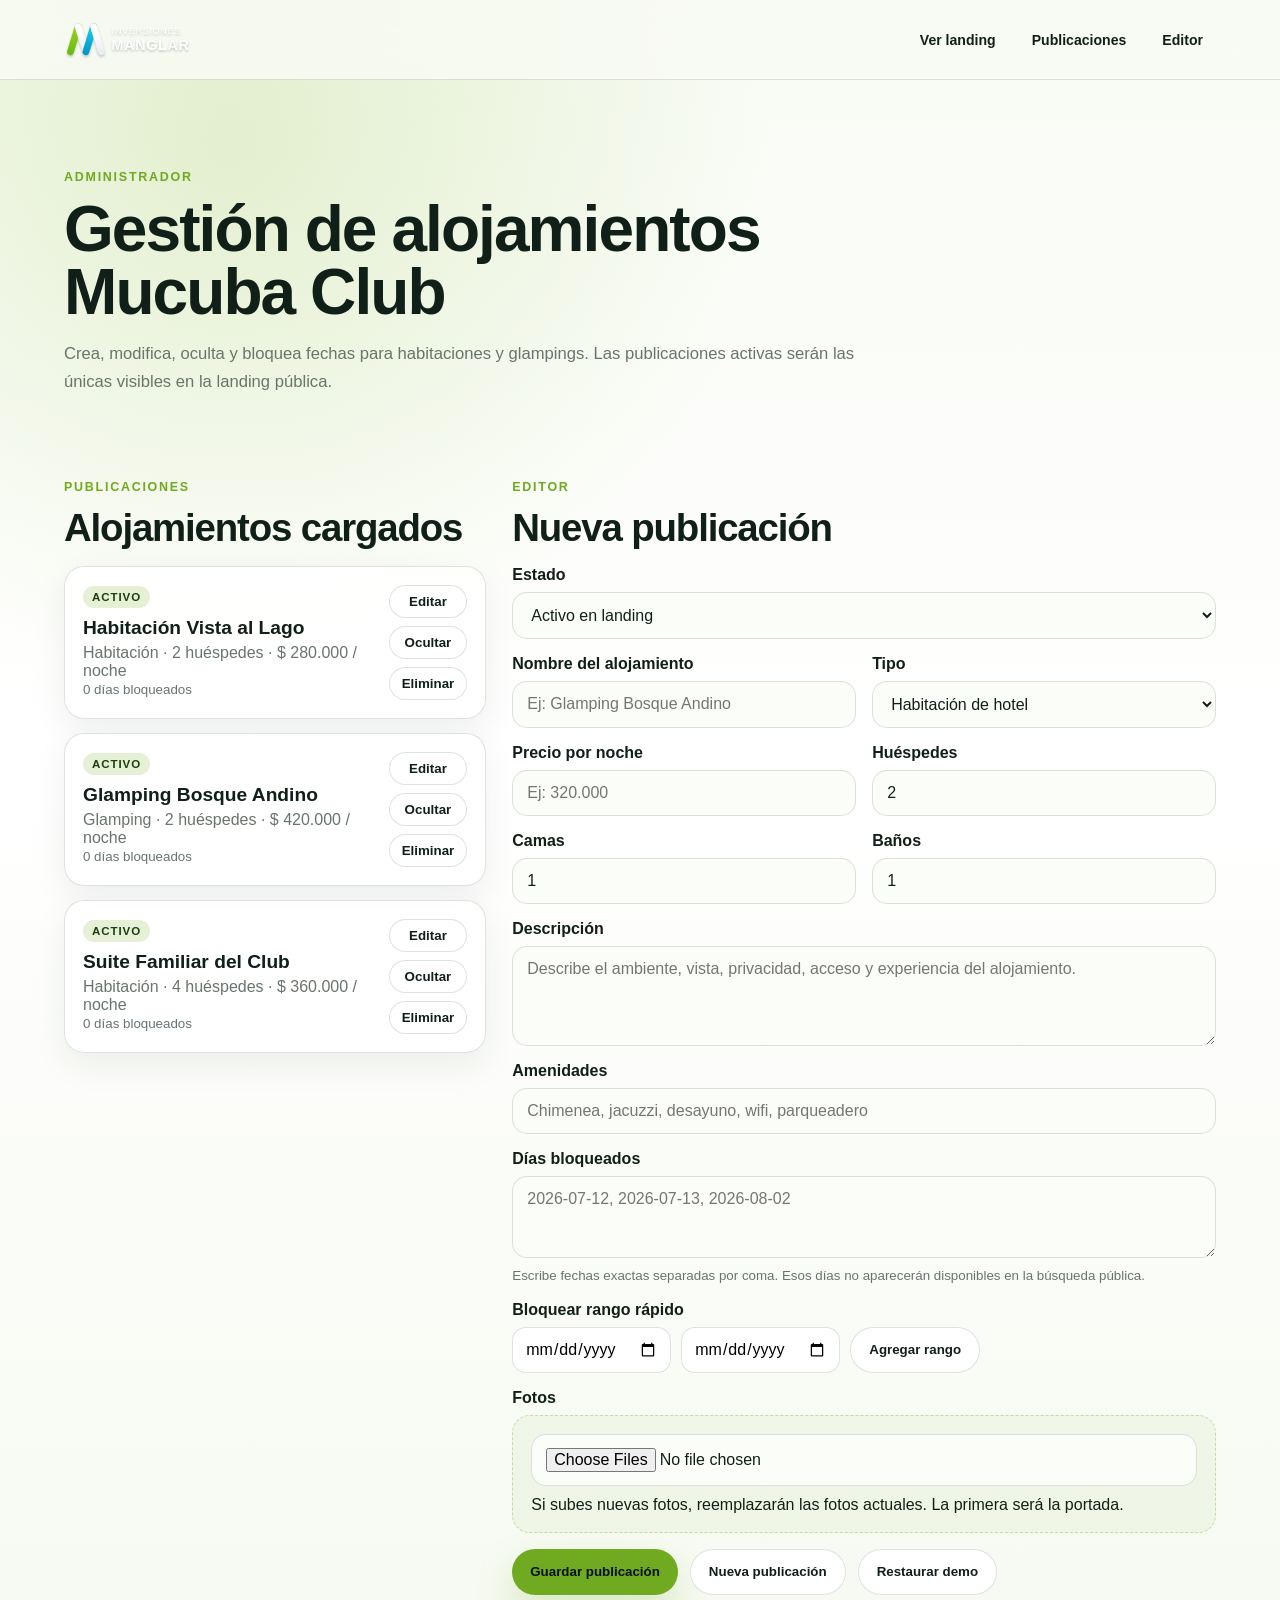
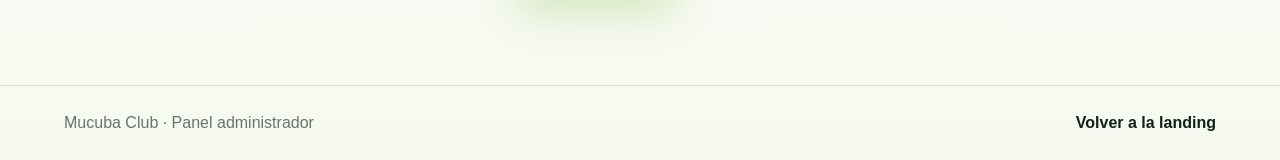
==== club-admin.html @ 8bfaae5e "Separa landing y admin de Mucuba Club" ====
<!doctype html>
<html lang="es">
  <head>
    <meta charset="utf-8">
    <meta name="viewport" content="width=device-width, initial-scale=1">
    <title>Administración Mucuba Club</title>
    <meta name="robots" content="noindex">
    <link rel="stylesheet" href="styles.css">
  </head>
  <body class="mucuba-club-page mucuba-admin-page" data-hide-whatsapp-widget="true">
    <header class="club-header">
      <a class="club-brand" href="club.html" aria-label="Mucuba Club">
        <img src="assets/manglar-logo.svg" alt="Inversiones Manglar">
      </a>
      <nav class="club-nav" aria-label="Administración Mucuba Club">
        <a href="club.html">Ver landing</a>
        <a href="#publicaciones">Publicaciones</a>
        <a href="#editor">Editor</a>
      </nav>
    </header>

    <main>
      <section class="club-section admin-hero">
        <div class="club-section-head">
          <p class="club-eyebrow">Administrador</p>
          <h1>Gestión de alojamientos Mucuba Club</h1>
          <p>Crea, modifica, oculta y bloquea fechas para habitaciones y glampings. Las publicaciones activas serán las únicas visibles en la landing pública.</p>
        </div>
      </section>

      <section class="club-section admin-layout">
        <div id="publicaciones">
          <div class="club-section-head compact">
            <p class="club-eyebrow">Publicaciones</p>
            <h2>Alojamientos cargados</h2>
          </div>
          <div class="admin-list" data-admin-list></div>
        </div>

        <div id="editor">
          <div class="club-section-head compact">
            <p class="club-eyebrow">Editor</p>
            <h2 data-editor-title>Nueva publicación</h2>
          </div>
          <form class="club-form admin-form" data-admin-form>
            <input type="hidden" name="id">
            <div class="club-field full-field">
              <label for="adminStatus">Estado</label>
              <select id="adminStatus" name="status">
                <option value="active">Activo en landing</option>
                <option value="hidden">Oculto</option>
              </select>
            </div>
            <div class="club-field">
              <label for="adminName">Nombre del alojamiento</label>
              <input id="adminName" name="name" type="text" placeholder="Ej: Glamping Bosque Andino" required>
            </div>
            <div class="club-field">
              <label for="adminType">Tipo</label>
              <select id="adminType" name="type" required>
                <option value="habitacion">Habitación de hotel</option>
                <option value="glamping">Glamping</option>
              </select>
            </div>
            <div class="club-field">
              <label for="adminPrice">Precio por noche</label>
              <input id="adminPrice" name="price" type="text" inputmode="numeric" placeholder="Ej: 320.000" required>
            </div>
            <div class="club-field">
              <label for="adminGuests">Huéspedes</label>
              <input id="adminGuests" name="guests" type="number" min="1" value="2" required>
            </div>
            <div class="club-field">
              <label for="adminBeds">Camas</label>
              <input id="adminBeds" name="beds" type="number" min="1" value="1" required>
            </div>
            <div class="club-field">
              <label for="adminBaths">Baños</label>
              <input id="adminBaths" name="baths" type="number" min="1" value="1" required>
            </div>
            <div class="club-field full-field">
              <label for="adminSummary">Descripción</label>
              <textarea id="adminSummary" name="summary" rows="4" placeholder="Describe el ambiente, vista, privacidad, acceso y experiencia del alojamiento." required></textarea>
            </div>
            <div class="club-field full-field">
              <label for="adminAmenities">Amenidades</label>
              <input id="adminAmenities" name="amenities" type="text" placeholder="Chimenea, jacuzzi, desayuno, wifi, parqueadero">
            </div>
            <div class="club-field full-field">
              <label for="adminBlocked">Días bloqueados</label>
              <textarea id="adminBlocked" name="blockedDates" rows="3" placeholder="2026-07-12, 2026-07-13, 2026-08-02"></textarea>
              <small>Escribe fechas exactas separadas por coma. Esos días no aparecerán disponibles en la búsqueda pública.</small>
            </div>
            <div class="admin-blocker full-field">
              <label>Bloquear rango rápido</label>
              <div>
                <input type="date" data-block-start>
                <input type="date" data-block-end>
                <button class="club-button club-button-secondary" type="button" data-add-block-range>Agregar rango</button>
              </div>
            </div>
            <div class="club-field full-field">
              <label for="adminPhotos">Fotos</label>
              <div class="club-upload">
                <input id="adminPhotos" name="photos" type="file" accept="image/*" multiple>
                <span>Si subes nuevas fotos, reemplazarán las fotos actuales. La primera será la portada.</span>
              </div>
            </div>
            <div class="club-form-actions full-field">
              <button class="club-button club-button-primary" type="submit">Guardar publicación</button>
              <button class="club-button club-button-secondary" type="button" data-new-listing>Nueva publicación</button>
              <button class="club-button club-button-secondary" type="button" data-reset-club>Restaurar demo</button>
            </div>
          </form>
        </div>
      </section>
    </main>

    <footer class="club-footer">
      <span>Mucuba Club · Panel administrador</span>
      <a href="club.html">Volver a la landing</a>
    </footer>

    <script src="club-admin.js"></script>
  </body>
</html>
---- styles.css ----
:root {
  --ink: #13201d;
  --muted: #60706b;
  --line: #dfe7e3;
  --paper: #fbfcf9;
  --white: #ffffff;
  --forest: #143d35;
  --teal: #0f7c72;
  --gold: #b5893e;
  --blue: #295b8d;
  --mint: #dff2eb;
  --soft: #eef4f1;
  --shadow: 0 24px 60px rgba(19, 32, 29, 0.12);
  font-family: Inter, ui-sans-serif, system-ui, -apple-system, BlinkMacSystemFont, "Segoe UI", sans-serif;
}

/* ─────────────────────────────────────────────
   Mucuba Club
   ───────────────────────────────────────────── */
.mucuba-club-page {
  --club-ink: #102018;
  --club-muted: #68756c;
  --club-green: #6faa20;
  --club-deep: #102918;
  --club-line: rgba(32, 54, 42, 0.14);
  margin: 0;
  color: var(--club-ink);
  background:
    radial-gradient(circle at 18% 8%, rgba(124, 181, 24, 0.18), transparent 28%),
    linear-gradient(180deg, #f8fbf4 0%, #ffffff 44%, #f5f9ef 100%);
  font-family: Inter, "Helvetica Neue", Arial, sans-serif;
}

.club-header {
  position: sticky;
  top: 0;
  z-index: 20;
  display: flex;
  align-items: center;
  justify-content: space-between;
  gap: 20px;
  padding: 18px clamp(20px, 5vw, 72px);
  background: rgba(248, 251, 244, 0.84);
  backdrop-filter: blur(20px);
  border-bottom: 1px solid var(--club-line);
}

.club-brand img {
  width: 142px;
  display: block;
}

.club-nav {
  display: flex;
  align-items: center;
  gap: 10px;
  flex-wrap: wrap;
}

.club-nav a {
  color: var(--club-ink);
  text-decoration: none;
  font-size: 0.88rem;
  font-weight: 800;
  padding: 9px 13px;
  border-radius: 999px;
}

.club-nav a:hover {
  background: rgba(111, 170, 32, 0.12);
}

.club-hero {
  display: grid;
  grid-template-columns: minmax(0, 1.08fr) minmax(300px, 0.72fr);
  gap: clamp(28px, 5vw, 72px);
  align-items: center;
  padding: clamp(70px, 9vw, 130px) clamp(20px, 5vw, 72px);
}

.club-eyebrow {
  margin: 0 0 14px;
  color: var(--club-green);
  font-size: 0.78rem;
  font-weight: 900;
  letter-spacing: 0.14em;
  text-transform: uppercase;
}

.club-hero h1,
.club-section h2,
.club-modal h2 {
  margin: 0;
  color: var(--club-ink);
  font-weight: 900;
  letter-spacing: -0.03em;
}

.club-hero h1 {
  max-width: 900px;
  font-size: clamp(3rem, 7vw, 6.8rem);
  line-height: 0.92;
}

.club-hero-copy > p:not(.club-eyebrow) {
  max-width: 720px;
  margin: 26px 0 0;
  color: var(--club-muted);
  font-size: clamp(1.02rem, 1.6vw, 1.28rem);
  line-height: 1.7;
}

.club-hero-actions {
  display: flex;
  flex-wrap: wrap;
  gap: 12px;
  margin-top: 34px;
}

.club-button {
  appearance: none;
  border: 0;
  display: inline-flex;
  justify-content: center;
  align-items: center;
  min-height: 46px;
  padding: 0 18px;
  border-radius: 999px;
  font-weight: 900;
  text-decoration: none;
  cursor: pointer;
  transition: transform 0.22s ease, box-shadow 0.22s ease, background 0.22s ease;
}

.club-button:hover {
  transform: translateY(-2px);
}

.club-button-primary {
  background: var(--club-green);
  color: #07100b;
  box-shadow: 0 18px 38px rgba(111, 170, 32, 0.24);
}

.club-button-secondary {
  background: #ffffff;
  color: var(--club-ink);
  border: 1px solid var(--club-line);
}

.club-hero-panel {
  min-height: 360px;
  padding: clamp(28px, 4vw, 44px);
  border-radius: 30px;
  color: #ffffff;
  background:
    radial-gradient(circle at 74% 22%, rgba(124, 181, 24, 0.35), transparent 36%),
    linear-gradient(145deg, #102918 0%, #193b24 48%, #0b170f 100%);
  box-shadow: 0 28px 80px rgba(16, 41, 24, 0.22);
}

.club-hero-panel span,
.club-hero-panel small {
  color: rgba(255, 255, 255, 0.66);
}

.club-hero-panel strong {
  display: block;
  margin-top: 18px;
  font-size: clamp(2.4rem, 5vw, 4.4rem);
  line-height: 0.95;
}

.club-hero-panel p {
  max-width: 360px;
  color: rgba(255, 255, 255, 0.72);
  line-height: 1.7;
}

.club-mini-stats {
  display: grid;
  grid-template-columns: repeat(3, minmax(0, 1fr));
  gap: 10px;
  margin-top: 34px;
}

.club-mini-stats div {
  padding: 14px;
  border-radius: 18px;
  background: rgba(255, 255, 255, 0.1);
  border: 1px solid rgba(255, 255, 255, 0.12);
}

.club-mini-stats b,
.club-mini-stats small {
  display: block;
}

.club-search-section {
  padding: 0 clamp(20px, 5vw, 72px) clamp(36px, 5vw, 60px);
  margin-top: -36px;
  position: relative;
  z-index: 3;
}

.club-search {
  display: grid;
  grid-template-columns: repeat(3, minmax(0, 1fr)) auto auto;
  gap: 12px;
  align-items: end;
  padding: 18px;
  border: 1px solid var(--club-line);
  border-radius: 24px;
  background: rgba(255, 255, 255, 0.94);
  box-shadow: 0 22px 64px rgba(16, 41, 24, 0.12);
}

.club-search label {
  display: grid;
  gap: 7px;
  color: var(--club-ink);
  font-weight: 900;
}

.club-search input {
  min-height: 46px;
  box-sizing: border-box;
  border: 1px solid var(--club-line);
  border-radius: 14px;
  padding: 0 13px;
  font: inherit;
  background: #fbfdf8;
}

.club-search-status {
  margin: 12px 0 0;
  color: var(--club-muted);
  font-weight: 800;
}

.club-section {
  padding: clamp(56px, 7vw, 96px) clamp(20px, 5vw, 72px);
}

.club-section-head {
  max-width: 820px;
  margin-bottom: 30px;
}

.club-section h2 {
  font-size: clamp(2rem, 4.5vw, 4.2rem);
}

.club-section-head p:not(.club-eyebrow) {
  color: var(--club-muted);
  line-height: 1.7;
  font-size: 1.04rem;
}

.club-filter-bar {
  display: flex;
  gap: 10px;
  flex-wrap: wrap;
  margin-bottom: 24px;
}

.club-filter {
  border: 1px solid var(--club-line);
  border-radius: 999px;
  background: #ffffff;
  color: var(--club-muted);
  padding: 10px 15px;
  font-weight: 900;
  cursor: pointer;
}

.club-filter.active {
  color: #ffffff;
  background: var(--club-deep);
}

.club-grid {
  display: grid;
  grid-template-columns: repeat(3, minmax(0, 1fr));
  gap: 22px;
}

.club-card {
  background: rgba(255, 255, 255, 0.86);
  border: 1px solid var(--club-line);
  border-radius: 24px;
  overflow: hidden;
  cursor: pointer;
  box-shadow: 0 14px 44px rgba(16, 41, 24, 0.08);
  transition: transform 0.24s ease, box-shadow 0.24s ease;
}

.club-card:hover {
  transform: translateY(-6px);
  box-shadow: 0 24px 70px rgba(16, 41, 24, 0.14);
}

.club-empty {
  grid-column: 1 / -1;
  padding: 34px;
  border: 1px dashed rgba(111, 170, 32, 0.38);
  border-radius: 24px;
  color: var(--club-muted);
  background: rgba(255, 255, 255, 0.72);
  font-weight: 800;
  text-align: center;
}

.club-card-photo {
  min-height: 240px;
  background-size: cover !important;
  background-position: center !important;
  position: relative;
}

.club-card-photo span {
  position: absolute;
  left: 16px;
  top: 16px;
  padding: 7px 11px;
  border-radius: 999px;
  color: #102018;
  background: rgba(255, 255, 255, 0.86);
  font-weight: 900;
  font-size: 0.76rem;
}

.club-card-body {
  padding: 20px;
}

.club-card-title-row {
  display: flex;
  justify-content: space-between;
  align-items: flex-start;
  gap: 14px;
}

.club-card h3 {
  margin: 0;
  font-size: 1.22rem;
  line-height: 1.2;
}

.club-card strong {
  white-space: nowrap;
  font-size: 1rem;
}

.club-card strong small {
  color: var(--club-muted);
  font-weight: 700;
}

.club-card p {
  color: var(--club-muted);
  line-height: 1.55;
}

.club-card-meta {
  display: flex;
  gap: 8px;
  flex-wrap: wrap;
  margin: 16px 0;
}

.club-card-meta span {
  padding: 7px 10px;
  border-radius: 999px;
  background: rgba(111, 170, 32, 0.1);
  color: #345415;
  font-weight: 800;
  font-size: 0.78rem;
}

.club-amenities {
  display: flex;
  flex-wrap: wrap;
  gap: 8px;
}

.club-amenities span {
  padding: 7px 10px;
  border-radius: 10px;
  color: var(--club-muted);
  background: #f4f7ef;
  border: 1px solid var(--club-line);
  font-size: 0.78rem;
  font-weight: 800;
}

.club-publisher {
  background: #ffffff;
  border-top: 1px solid var(--club-line);
}

.club-form {
  display: grid;
  grid-template-columns: repeat(3, minmax(0, 1fr));
  gap: 16px;
  max-width: 1120px;
}

.club-field {
  display: grid;
  gap: 8px;
}

.club-field label {
  font-weight: 900;
}

.club-field input,
.club-field select,
.club-field textarea {
  width: 100%;
  box-sizing: border-box;
  border: 1px solid var(--club-line);
  border-radius: 15px;
  padding: 13px 14px;
  color: var(--club-ink);
  background: #fbfdf8;
  font: inherit;
}

.club-field input:focus,
.club-field select:focus,
.club-field textarea:focus {
  outline: 2px solid rgba(111, 170, 32, 0.28);
  border-color: rgba(111, 170, 32, 0.48);
}

.club-upload {
  display: grid;
  gap: 10px;
  padding: 18px;
  border: 1.5px dashed rgba(111, 170, 32, 0.34);
  border-radius: 18px;
  background: rgba(111, 170, 32, 0.06);
}

.full-field {
  grid-column: 1 / -1;
}

.club-form-actions {
  display: flex;
  gap: 12px;
  flex-wrap: wrap;
}

.club-modal {
  width: min(1100px, calc(100vw - 32px));
  max-height: min(860px, calc(100vh - 32px));
  border: 0;
  border-radius: 28px;
  padding: 0;
  color: var(--club-ink);
  background: #ffffff;
  box-shadow: 0 36px 120px rgba(16, 41, 24, 0.28);
}

.club-modal::backdrop {
  background: rgba(8, 16, 12, 0.62);
  backdrop-filter: blur(8px);
}

.club-modal-close {
  position: absolute;
  right: 16px;
  top: 16px;
  z-index: 2;
  width: 42px;
  height: 42px;
  border: 0;
  border-radius: 999px;
  background: rgba(255, 255, 255, 0.9);
  color: var(--club-ink);
  font-size: 1.5rem;
  cursor: pointer;
}

.club-gallery {
  display: grid;
  grid-template-columns: 1.4fr 0.8fr 0.8fr;
  min-height: 330px;
}

.club-gallery-tile {
  background-size: cover !important;
  background-position: center !important;
}

.club-booking-layout {
  display: grid;
  grid-template-columns: minmax(0, 1fr) minmax(300px, 0.45fr);
  gap: 28px;
  padding: clamp(22px, 4vw, 38px);
}

.club-booking-layout h2 {
  font-size: clamp(2rem, 4vw, 3.4rem);
}

.club-booking-layout p {
  color: var(--club-muted);
  line-height: 1.7;
}

.club-card-meta-large span,
.club-amenities-large span {
  font-size: 0.9rem;
}

.club-booking-card {
  align-self: start;
  display: grid;
  gap: 12px;
  padding: 20px;
  border-radius: 22px;
  border: 1px solid var(--club-line);
  box-shadow: 0 18px 50px rgba(16, 41, 24, 0.1);
}

.club-booking-card > strong {
  font-size: 1.5rem;
}

.club-booking-card label {
  display: grid;
  gap: 7px;
  font-weight: 900;
}

.club-booking-card input {
  border: 1px solid var(--club-line);
  border-radius: 12px;
  padding: 11px;
  font: inherit;
}

.club-total {
  display: flex;
  justify-content: space-between;
  align-items: center;
  margin-top: 4px;
  padding-top: 14px;
  border-top: 1px solid var(--club-line);
}

.club-total b {
  font-size: 1.25rem;
}

.club-booking-note {
  margin: 0;
  color: var(--club-muted);
  font-size: 0.82rem;
  line-height: 1.5;
}

.club-footer {
  display: flex;
  justify-content: space-between;
  gap: 18px;
  flex-wrap: wrap;
  padding: 28px clamp(20px, 5vw, 72px);
  color: var(--club-muted);
  border-top: 1px solid var(--club-line);
}

.club-footer a {
  color: var(--club-ink);
  font-weight: 900;
  text-decoration: none;
}

.club-footer div {
  display: flex;
  gap: 14px;
  flex-wrap: wrap;
}

.admin-hero {
  padding-bottom: 30px;
}

.admin-hero h1 {
  margin: 0;
  color: var(--club-ink);
  font-size: clamp(2.4rem, 5vw, 4.8rem);
  line-height: 0.98;
  letter-spacing: -0.03em;
}

.admin-layout {
  display: grid;
  grid-template-columns: minmax(280px, 0.75fr) minmax(0, 1.25fr);
  gap: 26px;
  padding-top: 24px;
}

.club-section-head.compact {
  margin-bottom: 18px;
}

.club-section-head.compact h2 {
  font-size: clamp(1.7rem, 3vw, 2.6rem);
}

.admin-list {
  display: grid;
  gap: 14px;
}

.admin-item {
  display: grid;
  grid-template-columns: minmax(0, 1fr) auto;
  gap: 14px;
  align-items: center;
  padding: 18px;
  border: 1px solid var(--club-line);
  border-radius: 20px;
  background: rgba(255, 255, 255, 0.86);
  box-shadow: 0 12px 34px rgba(16, 41, 24, 0.07);
}

.admin-item h3 {
  margin: 8px 0 4px;
}

.admin-item p,
.admin-item small {
  margin: 0;
  color: var(--club-muted);
}

.admin-status {
  display: inline-flex;
  padding: 5px 9px;
  border-radius: 999px;
  font-size: 0.72rem;
  font-weight: 900;
  text-transform: uppercase;
  letter-spacing: 0.08em;
}

.admin-status.active {
  color: #1f3d0d;
  background: rgba(111, 170, 32, 0.18);
}

.admin-status.hidden {
  color: #6c4b00;
  background: rgba(181, 137, 62, 0.18);
}

.admin-actions {
  display: flex;
  flex-direction: column;
  gap: 8px;
}

.admin-actions button {
  border: 1px solid var(--club-line);
  border-radius: 999px;
  padding: 8px 12px;
  background: #ffffff;
  color: var(--club-ink);
  font-weight: 900;
  cursor: pointer;
}

.admin-form {
  max-width: none;
  grid-template-columns: repeat(2, minmax(0, 1fr));
}

.club-field small {
  color: var(--club-muted);
  line-height: 1.45;
}

.admin-blocker {
  display: grid;
  gap: 8px;
}

.admin-blocker > label {
  font-weight: 900;
}

.admin-blocker div {
  display: flex;
  gap: 10px;
  flex-wrap: wrap;
}

.admin-blocker input {
  min-height: 44px;
  border: 1px solid var(--club-line);
  border-radius: 14px;
  padding: 0 12px;
  font: inherit;
}

.club-payment-banner {
  position: fixed;
  top: 0;
  left: 0;
  right: 0;
  z-index: 200;
  padding: 15px 22px;
  text-align: center;
  font-weight: 900;
}

.club-payment-banner.success {
  background: var(--club-green);
  color: #07100b;
}

.club-payment-banner.pending {
  background: #b5893e;
  color: #ffffff;
}

.club-payment-banner.failure {
  background: #c0392b;
  color: #ffffff;
}

@media (max-width: 1024px) {
  .club-hero,
  .club-booking-layout,
  .admin-layout {
    grid-template-columns: 1fr;
  }

  .club-grid {
    grid-template-columns: repeat(2, minmax(0, 1fr));
  }

  .club-form,
  .club-search {
    grid-template-columns: repeat(2, minmax(0, 1fr));
  }
}

@media (max-width: 640px) {
  .club-header {
    align-items: flex-start;
    flex-direction: column;
  }

  .club-hero {
    padding-top: 48px;
  }

  .club-grid,
  .club-form,
  .club-gallery,
  .club-search,
  .admin-item {
    grid-template-columns: 1fr;
  }

  .club-gallery {
    min-height: auto;
  }

  .club-gallery-tile {
    min-height: 220px;
  }

  .club-mini-stats {
    grid-template-columns: 1fr;
  }

  .club-card-title-row,
  .club-total {
    align-items: flex-start;
    flex-direction: column;
  }
}

* {
  box-sizing: border-box;
}

body {
  margin: 0;
  color: var(--ink);
  background: var(--paper);
}

a {
  color: inherit;
  text-decoration: none;
}

img {
  display: block;
  max-width: 100%;
}

.site-header {
  position: sticky;
  top: 0;
  z-index: 10;
  display: flex;
  align-items: center;
  justify-content: space-between;
  gap: 24px;
  padding: 18px clamp(18px, 4vw, 56px);
  background: rgba(251, 252, 249, 0.92);
  border-bottom: 1px solid rgba(223, 231, 227, 0.9);
  backdrop-filter: blur(14px);
}

.brand {
  display: inline-flex;
  align-items: center;
  gap: 12px;
  min-width: max-content;
}

.brand-mark {
  display: grid;
  width: 46px;
  height: 46px;
  place-items: center;
  color: var(--white);
  background: var(--forest);
  border-radius: 8px;
  font-weight: 800;
  letter-spacing: 0;
}

.brand-logo {
  width: 48px;
  height: 48px;
  border-radius: 8px;
}

.legal-logo {
  width: 250px;
  height: auto;
}

.brand strong,
.brand small {
  display: block;
}

.brand small {
  margin-top: 2px;
  color: var(--muted);
  font-size: 0.78rem;
}

.nav-links {
  display: flex;
  align-items: center;
  gap: 10px;
  flex-wrap: wrap;
  justify-content: flex-end;
}

.nav-links a {
  padding: 10px 12px;
  color: #2d3c38;
  border-radius: 8px;
  font-size: 0.94rem;
}

.nav-links a:hover,
.nav-links a.active {
  background: var(--soft);
}

.hero,
.service-hero,
.path-section,
.service-grid-section,
.workflow,
.action-zone,
.conversion-band {
  padding-inline: clamp(18px, 5vw, 72px);
}

.split-hero {
  min-height: calc(100vh - 83px);
  display: grid;
  grid-template-columns: minmax(0, 1fr) minmax(320px, 0.8fr);
  align-items: center;
  gap: clamp(28px, 5vw, 72px);
  padding-block: 48px;
}

.hero-copy {
  max-width: 760px;
}

.eyebrow {
  margin: 0 0 12px;
  color: var(--teal);
  font-weight: 750;
  font-size: 0.8rem;
  letter-spacing: 0.08em;
  text-transform: uppercase;
}

h1,
h2,
h3,
p {
  overflow-wrap: anywhere;
}

h1 {
  margin: 0;
  font-size: clamp(3.3rem, 8vw, 7.6rem);
  line-height: 0.92;
  letter-spacing: 0;
}

h2 {
  margin: 0;
  font-size: clamp(2rem, 4vw, 3.7rem);
  line-height: 1.02;
  letter-spacing: 0;
}

h3 {
  margin: 0;
  font-size: 1.2rem;
  line-height: 1.22;
}

.lead {
  max-width: 690px;
  margin: 24px 0 0;
  color: #40504c;
  font-size: clamp(1.06rem, 2vw, 1.35rem);
  line-height: 1.55;
}

.hero-actions,
.action-list {
  display: flex;
  flex-wrap: wrap;
  gap: 12px;
  margin-top: 30px;
}

.button {
  display: inline-flex;
  min-height: 48px;
  align-items: center;
  justify-content: center;
  padding: 13px 18px;
  border: 1px solid var(--line);
  border-radius: 8px;
  font-weight: 750;
  transition: transform 0.2s ease, box-shadow 0.2s ease, background 0.2s ease;
}

.button:hover {
  transform: translateY(-1px);
  box-shadow: 0 10px 28px rgba(19, 32, 29, 0.12);
}

.button.primary {
  color: var(--white);
  border-color: var(--forest);
  background: var(--forest);
}

.button.secondary {
  background: var(--white);
}

.hero-panel {
  min-height: 520px;
  display: grid;
  place-items: center;
}

.hero-panel img {
  width: min(100%, 560px);
  filter: drop-shadow(0 28px 36px rgba(19, 32, 29, 0.16));
}

.home-hero {
  min-height: calc(100vh - 83px);
  display: grid;
  align-content: center;
  gap: clamp(24px, 3vw, 42px);
  padding: 34px clamp(18px, 5vw, 72px) 42px;
  color: #263238;
  background:
    radial-gradient(circle at 14% 12%, rgba(169, 196, 204, 0.42), transparent 28%),
    radial-gradient(circle at 90% 4%, rgba(226, 233, 235, 0.85), transparent 27%),
    linear-gradient(145deg, #f9fafa 0%, #edf4f6 54%, #dfeaed 100%);
}

.home-heading {
  max-width: 980px;
}

.home-heading .eyebrow {
  color: #789aa4;
}

.home-heading h1 {
  font-size: clamp(3.2rem, 7vw, 6.8rem);
}

.home-heading .lead {
  color: #596a70;
}

.home-card-grid {
  display: grid;
  grid-template-columns: repeat(2, minmax(0, 1fr));
  gap: 18px;
  min-height: clamp(430px, 58vh, 650px);
}

.home-route-card {
  position: relative;
  min-height: 100%;
  display: grid;
  grid-template-rows: auto auto auto 1fr auto;
  align-content: start;
  gap: clamp(18px, 2.5vw, 30px);
  overflow: hidden;
  padding: clamp(24px, 3.2vw, 38px);
  background: var(--white);
  border: 1px solid var(--line);
  border-radius: 8px;
  box-shadow: 0 26px 70px rgba(0, 0, 0, 0.22);
  transition: transform 0.24s ease, box-shadow 0.24s ease, border-color 0.24s ease;
}

.home-route-card::after {
  content: "→";
  position: absolute;
  right: 30px;
  bottom: 24px;
  color: var(--gold);
  font-size: 2rem;
  font-style: normal;
  transition: transform 0.24s ease;
}

.home-route-card::before {
  content: "";
  position: absolute;
  inset: auto -18% -34% 42%;
  height: 260px;
  border-radius: 999px;
  background: rgba(169, 196, 204, 0.16);
  pointer-events: none;
}

.home-route-card:hover {
  transform: translateY(-10px);
  border-color: rgba(15, 124, 114, 0.34);
  box-shadow: 0 34px 80px rgba(19, 32, 29, 0.16);
}

.home-route-card:hover::after {
  transform: translateX(6px);
}

.legal-route {
  color: #263238;
  background:
    radial-gradient(circle at 88% 10%, rgba(169, 196, 204, 0.22), transparent 24%),
    linear-gradient(145deg, #ffffff 0%, #f4f8f9 58%, #e7f0f2 100%);
  border-color: rgba(169, 196, 204, 0.38);
}

.advisory-route {
  color: var(--ink);
  background:
    radial-gradient(circle at 88% 12%, rgba(181, 137, 62, 0.12), transparent 24%),
    linear-gradient(145deg, #ffffff 0%, #f4f7f8 100%);
}

.advisory-route .route-kicker {
  color: #0a4b43;
}

.advisory-route strong {
  color: #092f2a;
}

.advisory-route span:not(.route-kicker):not(.route-icon) {
  color: #243b36;
  font-weight: 650;
}

.advisory-route em {
  color: #0a4b43;
}

.route-kicker {
  color: var(--teal);
  font-size: 0.78rem;
  font-weight: 850;
  letter-spacing: 0.08em;
  text-transform: uppercase;
}

.legal-route .route-kicker,
.legal-route span:not(.route-icon),
.legal-route em {
  color: #263238;
}

.legal-route .route-kicker,
.legal-route em {
  color: #789aa4;
}

.route-brand-logo {
  position: relative;
  z-index: 1;
  width: min(290px, 74%);
  height: auto;
  margin-top: 6px;
  padding: 14px 16px;
  background: rgba(255, 255, 255, 0.72);
  border: 1px solid rgba(169, 196, 204, 0.36);
  border-radius: 8px;
}

.route-icon {
  display: grid;
  width: 52px;
  height: 52px;
  place-items: center;
  margin: 6px 0 0;
  color: var(--ink);
  background: #f1d98b;
  border-radius: 8px;
  font-weight: 900;
}

.home-route-card strong {
  display: block;
  max-width: 720px;
  font-size: clamp(2.2rem, 4.2vw, 4.8rem);
  line-height: 1;
  letter-spacing: 0;
}

.home-route-card span:not(.route-kicker):not(.route-icon) {
  max-width: 640px;
  margin-top: 0;
  color: var(--muted);
  font-size: clamp(1rem, 1.4vw, 1.18rem);
  line-height: 1.55;
}

.home-route-card em {
  position: relative;
  z-index: 1;
  margin-top: 8px;
  color: var(--teal);
  font-style: normal;
  font-weight: 850;
}

.path-section,
.service-grid-section,
.workflow {
  padding-block: 70px;
}

.tutela-section {
  display: grid;
  grid-template-columns: minmax(0, 0.72fr) minmax(320px, 1fr);
  gap: clamp(26px, 4vw, 56px);
  align-items: start;
  padding: 72px clamp(18px, 5vw, 72px);
  background: #f4f8f5;
  border-block: 1px solid var(--line);
}

.section-heading {
  display: grid;
  grid-template-columns: 0.75fr 1.25fr;
  gap: 28px;
  align-items: end;
  margin-bottom: 26px;
}

.section-heading.compact {
  display: block;
  max-width: 880px;
}

.path-grid,
.service-grid,
.steps {
  display: grid;
  gap: 16px;
}

.path-grid {
  grid-template-columns: repeat(2, minmax(0, 1fr));
}

.path-card,
.service-card,
.steps article {
  border: 1px solid var(--line);
  border-radius: 8px;
  background: var(--white);
}

.path-card {
  min-height: 330px;
  position: relative;
  overflow: hidden;
  padding: 30px;
}

.path-card::after {
  content: "";
  position: absolute;
  inset: auto -18% -38% 42%;
  height: 220px;
  border-radius: 999px;
  background: rgba(15, 124, 114, 0.16);
}

.path-card.energy-card::after {
  background: rgba(181, 137, 62, 0.22);
}

.card-icon {
  display: grid;
  width: 54px;
  height: 54px;
  place-items: center;
  margin-bottom: 42px;
  color: var(--white);
  background: var(--forest);
  border-radius: 8px;
  font-weight: 850;
}

.energy-card .card-icon {
  background: var(--blue);
}

.path-card p {
  max-width: 560px;
  color: var(--muted);
  line-height: 1.55;
}

.path-card a {
  position: relative;
  z-index: 1;
  display: inline-flex;
  margin-top: 22px;
  font-weight: 800;
  color: var(--teal);
}

.conversion-band,
.action-zone {
  display: flex;
  align-items: center;
  justify-content: space-between;
  gap: 24px;
  margin: 48px clamp(18px, 5vw, 72px) 70px;
  padding: clamp(24px, 4vw, 42px);
  background: var(--forest);
  color: var(--white);
  border-radius: 8px;
}

.conversion-band .eyebrow,
.action-zone .eyebrow {
  color: #9bd8c9;
}

.conversion-band h2,
.action-zone h2 {
  max-width: 820px;
}

.action-zone p:not(.eyebrow) {
  max-width: 760px;
  color: #d6e4df;
  line-height: 1.55;
}

.contact-zone {
  display: grid;
  grid-template-columns: minmax(0, 0.75fr) minmax(320px, 1.25fr);
  gap: 24px;
  align-items: center;
  margin: 48px clamp(18px, 5vw, 72px) 70px;
  padding: clamp(24px, 4vw, 42px);
  background: #ffffff;
  border: 1px solid var(--line);
  border-radius: 8px;
  box-shadow: 0 18px 46px rgba(19, 32, 29, 0.08);
}

.contact-zone h2 {
  max-width: 620px;
}

.contact-zone p:not(.eyebrow) {
  max-width: 620px;
  color: var(--muted);
  line-height: 1.55;
}

.contact-grid {
  display: grid;
  grid-template-columns: repeat(3, minmax(0, 1fr));
  gap: 12px;
}

.contact-item {
  min-height: 138px;
  display: flex;
  flex-direction: column;
  justify-content: space-between;
  padding: 18px;
  background: #f8fbf9;
  border: 1px solid var(--line);
  border-radius: 8px;
}

.contact-item span {
  color: var(--muted);
  font-size: 0.78rem;
  font-weight: 850;
  letter-spacing: 0.07em;
  text-transform: uppercase;
}

.contact-item strong {
  color: var(--ink);
  line-height: 1.28;
  overflow-wrap: anywhere;
  word-break: break-word;
}

.contact-item[href^="mailto:"] strong {
  font-size: clamp(0.82rem, 1.1vw, 1rem);
  line-height: 1.35;
}

.service-hero {
  min-height: 620px;
  display: grid;
  grid-template-columns: minmax(0, 0.95fr) minmax(280px, 0.75fr);
  align-items: center;
  gap: 36px;
  padding-block: 54px;
  background-color: var(--soft);
  background-image: linear-gradient(115deg, rgba(251, 252, 249, 0.98) 0%, rgba(251, 252, 249, 0.82) 48%, rgba(223, 242, 235, 0.5) 100%);
}

.service-hero.legal-hero {
  position: relative;
  overflow: hidden;
  grid-template-columns: minmax(0, 1fr);
  color: var(--white);
  background-color: #092f2a;
  background-image:
    radial-gradient(circle at 82% 16%, rgba(181, 137, 62, 0.26), transparent 28%),
    radial-gradient(circle at 18% 88%, rgba(15, 124, 114, 0.34), transparent 32%),
    linear-gradient(135deg, #08231f 0%, #143d35 48%, #0f7c72 100%);
  background-size: cover;
  background-position: center;
}

.service-hero.legal-hero::before,
.service-hero.legal-hero::after {
  content: "";
  position: absolute;
  pointer-events: none;
}

.service-hero.legal-hero::before {
  inset: 16px clamp(18px, 7vw, 120px) auto auto;
  width: min(38vw, 440px);
  height: min(60vw, 520px);
  background: url("assets/legal-watermark.svg") center / contain no-repeat;
  opacity: 0.95;
}

.service-hero.legal-hero::after {
  display: none;
}

.service-copy {
  position: relative;
  z-index: 1;
  max-width: 940px;
}

.legal-hero .eyebrow {
  color: #a9e0d3;
}

.legal-hero .lead {
  color: #dcebe6;
}

.legal-hero .button.secondary {
  color: var(--ink);
  border-color: #f4df9c;
  background: #f4df9c;
}

.service-copy h1 {
  font-size: clamp(2.8rem, 6.5vw, 6.7rem);
}

.service-visual {
  width: min(100%, 480px);
  justify-self: center;
  filter: drop-shadow(0 24px 34px rgba(19, 32, 29, 0.16));
}

.energy-brand-page .service-visual {
  border-radius: 16px;
  filter: brightness(0) invert(1);
  box-shadow: none;
}

.service-grid {
  grid-template-columns: repeat(3, minmax(0, 1fr));
}

.service-card {
  min-height: 230px;
  padding: 24px;
  cursor: pointer;
}

.service-card.highlight {
  background: var(--mint);
  border-color: #baded4;
}

.tag {
  margin: 0 0 22px;
  color: var(--teal);
  font-size: 0.78rem;
  font-weight: 800;
  text-transform: uppercase;
  letter-spacing: 0.06em;
}

.service-card p:not(.tag),
.steps p {
  color: var(--muted);
  line-height: 1.55;
}

.area-link {
  margin-top: 18px;
  padding: 0;
  color: var(--teal);
  background: transparent;
  border: 0;
  font: inherit;
  font-weight: 850;
  cursor: pointer;
}

.area-modal {
  position: fixed;
  inset: 0;
  z-index: 40;
  display: grid;
  place-items: center;
  padding: 20px;
  background: rgba(19, 32, 29, 0.45);
  backdrop-filter: blur(8px);
}

.area-modal[hidden] {
  display: none;
}

.area-modal-card {
  position: relative;
  width: min(720px, 100%);
  padding: clamp(24px, 4vw, 42px);
  background: #ffffff;
  border: 1px solid var(--line);
  border-radius: 8px;
  box-shadow: 0 28px 90px rgba(19, 32, 29, 0.24);
}

.area-modal-card h2 {
  font-size: clamp(2rem, 4vw, 3.4rem);
}

.area-modal-card p:not(.eyebrow) {
  color: var(--muted);
  font-size: 1.05rem;
  line-height: 1.65;
}

.area-modal-close {
  position: absolute;
  top: 14px;
  right: 14px;
  width: 38px;
  height: 38px;
  color: var(--ink);
  background: #f4f8f5;
  border: 1px solid var(--line);
  border-radius: 999px;
  cursor: pointer;
  font-size: 1.5rem;
  line-height: 1;
}

.steps {
  grid-template-columns: repeat(3, minmax(0, 1fr));
}

.steps article {
  padding: 24px;
}

.steps span {
  display: grid;
  width: 38px;
  height: 38px;
  place-items: center;
  margin-bottom: 28px;
  color: var(--white);
  background: var(--teal);
  border-radius: 999px;
  font-weight: 800;
}

.person-flow {
  background: linear-gradient(180deg, #fbfcf9 0%, #f4f8f5 100%);
}

.section-copy {
  max-width: 760px;
  margin: 18px 0 0;
  color: var(--muted);
  font-size: 1.05rem;
  line-height: 1.55;
}

.step-field {
  display: block;
  margin-top: 18px;
}

.step-field textarea,
.step-field input {
  width: 100%;
  padding: 12px;
  color: var(--ink);
  background: #fbfcf9;
  border: 1px solid var(--line);
  border-radius: 8px;
  font: inherit;
}

.step-field textarea {
  min-height: 132px;
  resize: vertical;
}

.step-button {
  margin-top: 18px;
}

.step-note {
  padding-top: 14px;
  border-top: 1px solid var(--legal-line, var(--line));
  font-size: 0.92rem;
  font-weight: 750;
}

.enterprise-section {
  position: relative;
  overflow: hidden;
  padding: 94px clamp(18px, 5vw, 72px);
  color: var(--white);
  background:
    radial-gradient(circle at 12% 18%, rgba(15, 124, 114, 0.42), transparent 28%),
    radial-gradient(circle at 90% 8%, rgba(244, 223, 156, 0.22), transparent 24%),
    linear-gradient(140deg, #071f1c 0%, #123b34 52%, #0b5e55 100%);
  border-block: 1px solid rgba(223, 242, 235, 0.18);
}

.enterprise-section::before {
  content: "";
  position: absolute;
  inset: 24px clamp(18px, 5vw, 72px) auto auto;
  width: min(32vw, 420px);
  height: 180px;
  border: 1px solid rgba(223, 242, 235, 0.14);
  border-radius: 8px;
  background: rgba(255, 255, 255, 0.04);
}

.enterprise-section > * {
  position: relative;
  z-index: 1;
}

.enterprise-heading {
  max-width: 980px;
  margin: 0 auto 34px;
  text-align: center;
}

.enterprise-heading h2 {
  font-size: clamp(2rem, 4.3vw, 4rem);
}

.enterprise-heading p:not(.eyebrow) {
  max-width: 820px;
  margin: 18px auto 0;
  color: #dcebe6;
  font-size: 1.08rem;
  line-height: 1.58;
}

.plans-grid {
  display: grid;
  grid-template-columns: repeat(3, minmax(0, 1fr));
  gap: 18px;
  align-items: stretch;
}

.plan-card {
  position: relative;
  min-height: 0;
  height: 100%;
  display: flex;
  flex-direction: column;
  padding: 28px;
  color: var(--ink);
  background: rgba(255, 255, 255, 0.96);
  border: 1px solid rgba(223, 242, 235, 0.26);
  border-radius: 8px;
  box-shadow: 0 24px 66px rgba(0, 0, 0, 0.24);
  transition: transform 0.24s ease, box-shadow 0.24s ease, border-color 0.24s ease;
}

.plan-card:hover {
  transform: translateY(-8px);
  border-color: rgba(15, 124, 114, 0.32);
  box-shadow: 0 28px 70px rgba(19, 32, 29, 0.14);
}

.featured-plan {
  min-height: 0;
  padding-top: 42px;
  color: var(--white);
  background:
    radial-gradient(circle at 82% 4%, rgba(181, 137, 62, 0.34), transparent 28%),
    linear-gradient(145deg, #102f2a 0%, #143d35 54%, #0f7c72 100%);
  border-color: rgba(169, 224, 211, 0.34);
  box-shadow: 0 30px 76px rgba(19, 61, 53, 0.28);
}

.featured-plan:hover {
  box-shadow: 0 38px 88px rgba(19, 61, 53, 0.34);
}

.recommended-label {
  position: absolute;
  top: 16px;
  right: 18px;
  margin: 0;
  padding: 7px 11px;
  color: var(--ink);
  background: #f4df9c;
  border-radius: 999px;
  font-size: 0.76rem;
  font-weight: 850;
  text-transform: uppercase;
  letter-spacing: 0.06em;
}

.plan-icon {
  display: grid;
  width: 48px;
  height: 48px;
  place-items: center;
  margin-bottom: 28px;
  color: var(--teal);
  background: var(--mint);
  border-radius: 8px;
  font-weight: 900;
}

.plan-logo {
  width: 58px;
  height: 70px;
  object-fit: contain;
  margin-bottom: 20px;
  opacity: 0.78;
}

.featured-plan .plan-logo {
  filter: brightness(0) invert(1);
  opacity: 0.72;
}

.featured-plan .plan-icon {
  color: var(--ink);
  background: #f4df9c;
}

.plan-card h3 {
  font-size: 1.6rem;
}

.plan-subtitle {
  min-height: 52px;
  color: var(--teal);
  font-weight: 800;
  line-height: 1.35;
}

.plan-card > p:not(.plan-price):not(.recommended-label):not(.plan-subtitle) {
  color: var(--muted);
  line-height: 1.58;
}

.featured-plan .plan-subtitle,
.featured-plan > p:not(.plan-price):not(.recommended-label):not(.plan-subtitle),
.featured-plan li {
  color: #dcebe6;
}

.plan-card ul {
  display: grid;
  gap: 10px;
  margin: 12px 0 24px;
  padding: 0;
  list-style: none;
}

.plan-card li {
  position: relative;
  padding-left: 22px;
  color: var(--muted);
  line-height: 1.45;
}

.plan-card li::before {
  content: "";
  position: absolute;
  left: 0;
  top: 0.62em;
  width: 8px;
  height: 8px;
  background: var(--teal);
  border-radius: 999px;
}

.featured-plan li::before {
  background: #f4df9c;
}

.plan-price {
  margin: 8px 0 18px;
  font-size: 1.8rem;
  font-weight: 900;
}

.plan-footnote {
  margin: auto 0 18px;
  padding-top: 12px;
  color: #5b6b70;
  border-top: 1px solid rgba(169, 196, 204, 0.34);
  font-size: 0.92rem;
  font-weight: 750;
  line-height: 1.45;
}

.featured-plan .plan-footnote {
  color: #e7f0f2;
  border-top-color: rgba(255, 255, 255, 0.22);
}

.plan-card .button {
  margin-top: auto;
}

.plans-note {
  max-width: 980px;
  margin: 28px auto 0;
  padding: 20px 24px;
  color: #dcebe6;
  background: rgba(255, 255, 255, 0.07);
  border: 1px solid rgba(223, 242, 235, 0.16);
  border-radius: 8px;
  box-shadow: 0 14px 38px rgba(19, 32, 29, 0.07);
  text-align: center;
  line-height: 1.58;
}

.tutela-section > div > p:not(.eyebrow) {
  max-width: 640px;
  color: var(--muted);
  line-height: 1.6;
}

.tutela-toggle {
  margin-top: 24px;
}

.tutela-form {
  display: grid;
  grid-template-columns: repeat(2, minmax(0, 1fr));
  gap: 16px;
  padding: clamp(20px, 3vw, 30px);
  background: var(--white);
  border: 1px solid var(--line);
  border-radius: 8px;
  box-shadow: var(--shadow);
}

.tutela-form[hidden] {
  display: none;
}

.tutela-form label,
.tutela-form legend,
.rights-dropdown summary {
  color: #2d3c38;
  font-size: 0.92rem;
  font-weight: 760;
}

.tutela-form input,
.tutela-form select,
.tutela-form textarea {
  width: 100%;
  margin-top: 8px;
  padding: 13px 12px;
  color: var(--ink);
  background: #fbfcf9;
  border: 1px solid var(--line);
  border-radius: 8px;
  font: inherit;
}

.tutela-form textarea {
  resize: vertical;
  min-height: 150px;
}

.rights-dropdown {
  padding: 0;
}

.rights-dropdown summary {
  cursor: pointer;
  padding: 14px 16px;
  background: #fbfcf9;
  border: 1px solid var(--line);
  border-radius: 8px;
}

.rights-options {
  display: grid;
  grid-template-columns: repeat(2, minmax(0, 1fr));
  gap: 4px 14px;
  margin-top: 10px;
  padding: 14px;
  background: #fbfcf9;
  border: 1px solid var(--line);
  border-radius: 8px;
}

.file-field {
  padding: 16px;
  background: #fff8e5;
  border: 1px solid #e7d39a;
  border-radius: 8px;
}

.file-field small {
  display: block;
  margin-top: 8px;
  color: #6d5a28;
  line-height: 1.45;
}

.power-fields,
.review-fields {
  display: grid;
  grid-template-columns: minmax(0, 1fr) minmax(0, 1fr);
  gap: 16px;
  padding: 16px;
  background: #f4f8f5;
  border: 1px solid #cddfd7;
  border-radius: 8px;
}

.power-fields[hidden],
.review-fields[hidden] {
  display: none;
}

.power-fields .button {
  align-self: end;
}

.button:disabled {
  cursor: not-allowed;
  opacity: 0.48;
  transform: none;
  box-shadow: none;
}

.form-note {
  margin: -4px 0 0;
  color: #6d5a28;
  font-size: 0.9rem;
  font-weight: 700;
}

.is-disabled {
  opacity: 0.52;
}

.full-field {
  grid-column: 1 / -1;
}

.tutela-form fieldset {
  margin: 0;
  padding: 16px;
  border: 1px solid var(--line);
  border-radius: 8px;
}

.tutela-form legend {
  padding: 0 8px;
}

.choice {
  display: flex;
  align-items: flex-start;
  gap: 10px;
  margin-top: 12px;
  color: var(--muted);
  font-weight: 650;
}

.choice input {
  width: auto;
  margin: 2px 0 0;
  accent-color: var(--teal);
}

.form-actions {
  display: flex;
  flex-wrap: wrap;
  gap: 12px;
}

.site-footer {
  display: flex;
  justify-content: space-between;
  gap: 18px;
  padding: 28px clamp(18px, 5vw, 72px);
  color: var(--muted);
  border-top: 1px solid var(--line);
}

.site-footer p {
  margin: 0;
}

.site-footer div {
  display: flex;
  gap: 16px;
  flex-wrap: wrap;
}

.whatsapp-widget {
  position: fixed;
  right: 18px;
  bottom: 18px;
  z-index: 20;
  display: grid;
  justify-items: end;
  gap: 12px;
}

.whatsapp-hint {
  max-width: 230px;
  padding: 12px 14px;
  color: #2d3c38;
  background: #ffffff;
  border: 1px solid var(--line);
  border-radius: 8px;
  box-shadow: 0 18px 42px rgba(19, 32, 29, 0.14);
  font-size: 0.9rem;
}

.whatsapp-panel {
  width: min(350px, calc(100vw - 36px));
  overflow: hidden;
  background: #ffffff;
  border-radius: 8px;
  box-shadow: 0 22px 70px rgba(19, 32, 29, 0.22);
}

.whatsapp-panel-header {
  display: flex;
  gap: 14px;
  padding: 20px;
  color: #ffffff;
  background: #25d366;
}

.whatsapp-panel-header svg {
  width: 38px;
  height: 38px;
  flex: 0 0 auto;
  fill: currentColor;
}

.whatsapp-panel-header strong,
.whatsapp-panel-header span {
  display: block;
}

.whatsapp-panel-header strong {
  font-size: 1.08rem;
}

.whatsapp-panel-header span {
  margin-top: 6px;
  color: rgba(255, 255, 255, 0.86);
  font-size: 0.88rem;
  line-height: 1.45;
}

.whatsapp-panel-body {
  padding: 18px;
}

.whatsapp-panel-body p {
  margin: 0 0 14px;
  color: #9aa7ad;
  font-size: 0.82rem;
}

.whatsapp-contact-card {
  display: grid;
  grid-template-columns: 48px minmax(0, 1fr) 22px;
  gap: 12px;
  align-items: center;
  padding: 14px;
  background: #f4f6f7;
  border-left: 3px solid #25d366;
  border-radius: 8px;
}

.whatsapp-avatar {
  display: grid;
  width: 48px;
  height: 48px;
  place-items: center;
  color: #ffffff;
  background: #25d366;
  border-radius: 999px;
}

.whatsapp-avatar svg,
.whatsapp-mini svg {
  width: 26px;
  height: 26px;
  fill: currentColor;
}

.whatsapp-contact-card strong,
.whatsapp-contact-card small {
  display: block;
}

.whatsapp-contact-card strong {
  color: #526066;
}

.whatsapp-contact-card small {
  margin-top: 3px;
  color: #8a989e;
  line-height: 1.35;
}

.whatsapp-mini {
  color: #25d366;
}

.floating-whatsapp {
  display: grid;
  width: 58px;
  height: 58px;
  place-items: center;
  color: var(--white);
  background: #138a64;
  border-radius: 999px;
  box-shadow: var(--shadow);
  font-weight: 900;
  border: 0;
  cursor: pointer;
  font-size: 2rem;
  line-height: 1;
}

.floating-whatsapp svg {
  width: 31px;
  height: 31px;
  fill: currentColor;
}

@media (max-width: 940px) {
  .site-header,
  .site-footer,
  .conversion-band,
  .action-zone {
    align-items: flex-start;
    flex-direction: column;
  }

  .split-hero,
  .home-card-grid,
  .service-hero,
  .section-heading,
  .path-grid,
  .service-grid,
  .steps,
  .plans-grid,
  .tutela-section,
  .tutela-form,
  .contact-zone,
  .contact-grid,
  .rights-options,
  .power-fields,
  .review-fields {
    grid-template-columns: 1fr;
  }

  .split-hero {
    min-height: auto;
  }

  .hero-panel {
    min-height: auto;
  }

  .service-hero {
    min-height: auto;
  }

  .home-route-card {
    min-height: 360px;
  }
}

@media (max-width: 620px) {
  .site-header {
    position: static;
  }

  .nav-links {
    justify-content: flex-start;
  }

  .nav-links a {
    padding-inline: 9px;
  }

  h1 {
    font-size: clamp(3rem, 16vw, 4.7rem);
  }

  .service-copy h1 {
    font-size: clamp(2.45rem, 12vw, 4.25rem);
  }

  .hero-actions,
  .action-list {
    width: 100%;
  }

  .button {
    width: 100%;
  }

  .path-section,
  .service-grid-section,
  .workflow,
  .tutela-section {
    padding-block: 48px;
  }
}

.legal-brand-page {
  --legal-ink: #263238;
  --legal-muted: #6f7d82;
  --legal-line: #e2e9eb;
  --legal-paper: #f9fafa;
  --legal-accent: #a9c4cc;
  --legal-deep: #263238;
  background: var(--legal-paper);
  color: var(--legal-ink);
}

.legal-brand-page .site-header {
  background: rgba(249, 250, 250, 0.95);
  border-bottom-color: rgba(226, 233, 235, 0.95);
}

.legal-brand-page .brand {
  gap: 14px;
}

.legal-brand-page .brand strong {
  color: var(--legal-ink);
  font-family: Georgia, "Times New Roman", serif;
  letter-spacing: 0.04em;
  text-transform: uppercase;
}

.legal-brand-page .brand small {
  color: var(--legal-accent);
  letter-spacing: 0.35em;
  text-transform: uppercase;
}

.legal-brand-page .nav-links a {
  color: var(--legal-ink);
}

.legal-brand-page .nav-links a:hover,
.legal-brand-page .nav-links a.active {
  background: #eef4f6;
}

.legal-brand-page .legal-hero {
  color: var(--legal-ink);
  background:
    radial-gradient(circle at 86% 14%, rgba(169, 196, 204, 0.35), transparent 26%),
    linear-gradient(135deg, #f9fafa 0%, #eef4f6 55%, #e4eef1 100%);
}

.legal-brand-page .legal-hero::before {
  background: url("assets/legal-watermark.svg") center / contain no-repeat;
}

.legal-brand-page .legal-hero::after {
  display: none;
}

.legal-brand-page .legal-hero .eyebrow,
.legal-brand-page .eyebrow,
.legal-brand-page .tag {
  color: #789aa4;
}

.legal-brand-page .legal-hero .lead {
  color: #596a70;
}

.legal-brand-page .button.primary {
  border-color: var(--legal-deep);
  background: var(--legal-deep);
}

.legal-brand-page .legal-hero .button.secondary {
  color: var(--legal-ink);
  border-color: var(--legal-accent);
  background: #ffffff;
}

.legal-brand-page .enterprise-section {
  color: var(--legal-ink);
  background:
    radial-gradient(circle at 12% 18%, rgba(169, 196, 204, 0.28), transparent 28%),
    linear-gradient(180deg, #ffffff 0%, #eef4f6 100%);
  border-block-color: var(--legal-line);
}

.legal-brand-page .enterprise-heading p:not(.eyebrow) {
  color: var(--legal-muted);
}

.legal-brand-page .plans-note {
  color: var(--legal-ink);
  background: rgba(255, 255, 255, 0.92);
  border-color: var(--legal-line);
}

.legal-brand-page .featured-plan {
  color: #ffffff;
  background:
    radial-gradient(circle at 82% 4%, rgba(169, 196, 204, 0.24), transparent 28%),
    linear-gradient(145deg, #263238 0%, #42565d 100%);
}

.legal-brand-page .featured-plan li,
.legal-brand-page .featured-plan > p:not(.plan-price):not(.recommended-label):not(.plan-subtitle),
.legal-brand-page .featured-plan .plan-subtitle {
  color: #ffffff;
}

.legal-brand-page .featured-plan li::before {
  background: #a9c4cc;
}

.legal-brand-page .plan-icon,
.legal-brand-page .steps span {
  color: var(--legal-ink);
  background: #e4eef1;
}

.legal-brand-page .service-card,
.legal-brand-page .steps article,
.legal-brand-page .tutela-form,
.legal-brand-page .plan-card:not(.featured-plan),
.legal-brand-page .contact-zone,
.legal-brand-page .contact-item {
  border-color: var(--legal-line);
  box-shadow: 0 18px 46px rgba(38, 50, 56, 0.08);
}

.legal-brand-page .contact-zone {
  background: #ffffff;
}

.legal-brand-page .contact-item {
  background: #f9fafa;
}

.legal-brand-page .contact-item span {
  color: #789aa4;
}

.legal-brand-page .contact-item strong {
  color: var(--legal-ink);
}

.legal-brand-page .area-link {
  color: #789aa4;
}

.legal-brand-page .area-modal-card {
  border-color: var(--legal-line);
}

.legal-brand-page .area-modal-card p:not(.eyebrow) {
  color: var(--legal-muted);
}

.energy-brand-page {
  --energy-black: #070a0b;
  --energy-panel: #111516;
  --energy-panel-soft: #171d1f;
  --energy-line: #273033;
  --energy-green: #65c832;
  --energy-green-soft: #d8ff7a;
  --energy-muted: #b8c0c2;
  color: #ffffff;
  background: var(--energy-black);
}

.energy-brand-page .site-header {
  background: rgba(7, 10, 11, 0.94);
  border-bottom-color: rgba(101, 200, 50, 0.2);
}

.energy-header-logo {
  width: min(330px, 64vw);
  height: auto;
  border-radius: 8px;
}

.energy-brand-page .nav-links a {
  color: #eef4f0;
}

.energy-brand-page .nav-links a:hover,
.energy-brand-page .nav-links a.active {
  color: #07100b;
  background: var(--energy-green);
}

.energy-brand-page .energy-hero {
  position: relative;
  overflow: hidden;
  color: #ffffff;
  background:
    radial-gradient(circle at 84% 18%, rgba(101, 200, 50, 0.28), transparent 24%),
    radial-gradient(circle at 20% 82%, rgba(101, 200, 50, 0.16), transparent 30%),
    linear-gradient(145deg, #020303 0%, #070a0b 44%, #131a1c 100%);
}

.energy-brand-page .energy-hero::before {
  content: "";
  position: absolute;
  inset: 32px clamp(18px, 6vw, 92px) auto auto;
  width: min(36vw, 440px);
  height: min(36vw, 440px);
  border: 1px solid rgba(101, 200, 50, 0.22);
  border-radius: 50%;
  background:
    linear-gradient(90deg, transparent 49%, rgba(101, 200, 50, 0.28) 50%, transparent 51%),
    linear-gradient(0deg, transparent 49%, rgba(101, 200, 50, 0.18) 50%, transparent 51%);
  opacity: 0.8;
}

.energy-brand-page .service-copy,
.energy-brand-page .service-visual {
  position: relative;
  z-index: 1;
}

.energy-hero-logo {
  width: min(620px, 88vw);
  height: auto;
  margin: 0 0 30px;
  border-radius: 8px;
  box-shadow: 0 28px 82px rgba(0, 0, 0, 0.36);
}

.energy-brand-page .eyebrow,
.energy-brand-page .tag {
  color: var(--energy-green);
}

.energy-brand-page .lead,
.energy-brand-page .section-copy,
.energy-brand-page .service-card p:not(.tag),
.energy-brand-page .steps p,
.energy-brand-page .action-zone p:not(.eyebrow) {
  color: var(--energy-muted);
}

.energy-brand-page .button.primary {
  color: #07100b;
  border-color: var(--energy-green);
  background: var(--energy-green);
}

.energy-brand-page .button.secondary {
  color: #ffffff;
  border-color: rgba(101, 200, 50, 0.38);
  background: rgba(255, 255, 255, 0.06);
}

.energy-brand-page .service-grid-section,
.energy-brand-page .workflow {
  background:
    radial-gradient(circle at 12% 4%, rgba(101, 200, 50, 0.1), transparent 25%),
    linear-gradient(180deg, #090d0e 0%, #111516 100%);
}

.energy-brand-page .service-card,
.energy-brand-page .steps article {
  color: #ffffff;
  background:
    radial-gradient(circle at 88% 8%, rgba(101, 200, 50, 0.12), transparent 26%),
    linear-gradient(145deg, rgba(23, 29, 31, 0.96), rgba(12, 16, 17, 0.96));
  border-color: rgba(101, 200, 50, 0.18);
  box-shadow: 0 24px 60px rgba(0, 0, 0, 0.28);
}

.energy-brand-page .service-card.highlight {
  background:
    radial-gradient(circle at 88% 8%, rgba(101, 200, 50, 0.24), transparent 28%),
    linear-gradient(145deg, #151d18 0%, #0b130e 100%);
  border-color: rgba(101, 200, 50, 0.42);
}

.energy-brand-page .area-link,
.energy-brand-page .home-route-card em {
  color: var(--energy-green);
}

.energy-brand-page .steps span {
  color: #07100b;
  background: var(--energy-green);
}

.energy-brand-page .action-zone {
  color: #ffffff;
  background:
    radial-gradient(circle at 90% 10%, rgba(101, 200, 50, 0.2), transparent 24%),
    linear-gradient(145deg, #080b0c 0%, #151c1e 100%);
  border-color: rgba(101, 200, 50, 0.2);
}

.energy-brand-page .site-footer {
  color: #d7dedf;
  background: #070a0b;
  border-top-color: rgba(101, 200, 50, 0.2);
}

.energy-pillars {
  grid-template-columns: repeat(3, minmax(0, 1fr));
}

.energy-pillars .service-card {
  min-height: 330px;
  display: flex;
  flex-direction: column;
  justify-content: flex-end;
}

.energy-pillars .service-card h3 {
  max-width: 420px;
  font-size: clamp(1.45rem, 2vw, 2.1rem);
}

.ev-simulator {
  position: relative;
  overflow: hidden;
  padding-top: clamp(42px, 7vw, 92px);
  background:
    radial-gradient(circle at 88% 10%, rgba(101, 200, 50, 0.2), transparent 28%),
    radial-gradient(circle at 14% 88%, rgba(101, 200, 50, 0.1), transparent 30%),
    linear-gradient(180deg, #070a0b 0%, #101617 100%);
}

.ev-simulator--first {
  min-height: calc(100vh - 83px);
  display: grid;
  align-content: start;
}

.wizard-shell {
  position: relative;
  max-width: 1180px;
  margin-top: 34px;
  padding: clamp(20px, 3vw, 34px);
  background: rgba(255, 255, 255, 0.055);
  border: 1px solid rgba(101, 200, 50, 0.18);
  border-radius: 8px;
  box-shadow: 0 30px 90px rgba(0, 0, 0, 0.34);
  backdrop-filter: blur(18px);
}

.wizard-progress {
  display: grid;
  grid-template-columns: repeat(5, minmax(0, 1fr));
  gap: 10px;
  margin-bottom: 24px;
}

.wizard-progress span {
  position: relative;
  display: grid;
  min-height: 42px;
  place-items: center;
  color: #7d888b;
  background: rgba(255, 255, 255, 0.05);
  border: 1px solid rgba(255, 255, 255, 0.08);
  border-radius: 8px;
  font-weight: 850;
  transition: color 0.24s ease, background 0.24s ease, border-color 0.24s ease, box-shadow 0.24s ease;
}

.wizard-progress span.active,
.wizard-progress span.done {
  color: #07100b;
  background: var(--energy-green);
  border-color: var(--energy-green);
  box-shadow: 0 0 34px rgba(101, 200, 50, 0.24);
}

.ev-wizard-form {
  min-height: 520px;
}

.wizard-step {
  display: grid;
  gap: 22px;
  animation: wizardFade 0.28s ease both;
}

.wizard-step[hidden] {
  display: none;
}

.wizard-step h3 {
  max-width: 860px;
  color: #ffffff;
  font-size: clamp(2rem, 4vw, 4.2rem);
  line-height: 1;
}

.ev-value-field {
  display: grid;
  gap: 12px;
  max-width: 640px;
  color: #ffffff;
  font-weight: 800;
}

.ev-value-field input,
.ev-final-grid select,
.ev-final-grid input,
.ev-final-grid textarea {
  width: 100%;
  color: #ffffff;
  background: rgba(7, 10, 11, 0.72);
  border: 1px solid rgba(101, 200, 50, 0.24);
  border-radius: 8px;
  outline: none;
  font: inherit;
  transition: border-color 0.22s ease, box-shadow 0.22s ease, background 0.22s ease;
}

.ev-value-field input {
  min-height: 76px;
  padding: 16px 20px;
  font-size: clamp(1.6rem, 4vw, 3rem);
  font-weight: 850;
}

.ev-final-grid input,
.ev-final-grid select,
.ev-final-grid textarea {
  margin-top: 8px;
  padding: 13px 14px;
}

.ev-value-field input:focus,
.ev-final-grid select:focus,
.ev-final-grid input:focus,
.ev-final-grid textarea:focus {
  border-color: var(--energy-green);
  box-shadow: 0 0 0 4px rgba(101, 200, 50, 0.12);
  background: rgba(7, 10, 11, 0.9);
}

.ev-results {
  display: grid;
  grid-template-columns: repeat(3, minmax(0, 1fr));
  gap: 14px;
}

.ev-results article {
  min-height: 148px;
  display: flex;
  flex-direction: column;
  justify-content: space-between;
  padding: 22px;
  background:
    radial-gradient(circle at 86% 12%, rgba(101, 200, 50, 0.16), transparent 30%),
    rgba(255, 255, 255, 0.065);
  border: 1px solid rgba(101, 200, 50, 0.16);
  border-radius: 8px;
}

.ev-results span {
  color: var(--energy-muted);
  font-size: 0.86rem;
  font-weight: 800;
  letter-spacing: 0.06em;
  text-transform: uppercase;
}

.ev-results strong {
  color: #ffffff;
  font-size: clamp(1.7rem, 3vw, 3rem);
  line-height: 1;
}

.ev-disclaimer {
  max-width: 720px;
  margin: 0;
  color: #8f999b;
  font-size: 0.92rem;
}

.wizard-actions {
  display: flex;
  flex-wrap: wrap;
  gap: 12px;
  align-items: center;
  margin-top: 8px;
}

.wizard-back {
  width: max-content;
  margin: 0 0 2px;
  padding: 0;
  color: var(--energy-muted);
  background: transparent;
  border: 0;
  cursor: pointer;
  font: inherit;
  font-size: 0.92rem;
  font-weight: 800;
  transition: color 0.2s ease, transform 0.2s ease;
}

.wizard-back:hover {
  color: var(--energy-green);
  transform: translateX(-3px);
}

.choice-grid {
  display: grid;
  grid-template-columns: repeat(2, minmax(180px, 260px));
  gap: 14px;
}

.choice-button {
  min-height: 76px;
  color: #ffffff;
  background:
    radial-gradient(circle at 86% 12%, rgba(101, 200, 50, 0.12), transparent 30%),
    rgba(255, 255, 255, 0.06);
  border: 1px solid rgba(101, 200, 50, 0.18);
  border-radius: 8px;
  cursor: pointer;
  font: inherit;
  font-size: 1.1rem;
  font-weight: 850;
  transition: transform 0.22s ease, border-color 0.22s ease, background 0.22s ease;
}

.choice-button:hover,
.choice-button.active {
  transform: translateY(-2px);
  color: #07100b;
  background: var(--energy-green);
  border-color: var(--energy-green);
}

.upme-panel {
  display: grid;
  grid-template-columns: minmax(0, 1fr) minmax(0, 1fr);
  gap: 16px;
  animation: wizardFade 0.26s ease both;
}

.upme-panel[hidden] {
  display: none;
}

.upme-panel details,
.we-handle {
  padding: 22px;
  background: rgba(255, 255, 255, 0.06);
  border: 1px solid rgba(101, 200, 50, 0.16);
  border-radius: 8px;
}

.upme-panel summary,
.upme-panel h4,
.we-handle h4 {
  color: #ffffff;
  cursor: pointer;
  font-weight: 850;
}

.upme-panel h4,
.we-handle h4 {
  margin: 0 0 14px;
  font-size: 1rem;
}

.ev-final-grid select option {
  color: #111516;
  background: #ffffff;
}

.document-accordion {
  display: grid;
  gap: 12px;
}

.document-grid.document-accordion {
  max-width: none;
}

.upload-accordion {
  overflow: hidden;
  background: rgba(255, 255, 255, 0.06);
  border: 1px solid rgba(101, 200, 50, 0.16);
  border-radius: 8px;
  transition: border-color 0.22s ease, background 0.22s ease, transform 0.22s ease;
}

.upload-accordion:hover {
  transform: translateY(-1px);
  border-color: rgba(101, 200, 50, 0.34);
}

.upload-accordion summary {
  display: flex;
  align-items: center;
  justify-content: space-between;
  gap: 16px;
  padding: 18px;
  color: #ffffff;
  cursor: pointer;
  font-weight: 850;
}

.upload-accordion summary::-webkit-details-marker {
  display: none;
}

.upload-accordion p {
  margin: 0;
  padding: 0 18px 14px;
  color: var(--energy-muted);
  line-height: 1.5;
}

.upload-accordion strong[data-upload-status] {
  min-width: max-content;
  padding: 6px 9px;
  color: #9ca3af;
  background: rgba(255, 255, 255, 0.06);
  border: 1px solid rgba(255, 255, 255, 0.08);
  border-radius: 999px;
  font-size: 0.72rem;
  letter-spacing: 0.04em;
  text-transform: uppercase;
}

.upload-accordion strong[data-upload-status].loaded {
  color: #07100b;
  background: var(--energy-green);
  border-color: var(--energy-green);
}

.drop-zone {
  display: grid;
  min-height: 116px;
  place-items: center;
  margin: 0 18px 18px;
  padding: 18px;
  color: #dfe8e2;
  background: rgba(7, 10, 11, 0.56);
  border: 1px dashed rgba(101, 200, 50, 0.38);
  border-radius: 8px;
  cursor: pointer;
  text-align: center;
  transition: border-color 0.22s ease, background 0.22s ease, box-shadow 0.22s ease;
}

.drop-zone::after {
  content: "Seleccionar archivo";
  display: inline-flex;
  min-height: 36px;
  align-items: center;
  margin-top: 12px;
  padding: 8px 12px;
  color: #07100b;
  background: var(--energy-green);
  border-radius: 8px;
  font-size: 0.82rem;
  font-weight: 850;
}

.drop-zone.dragging,
.drop-zone.loaded {
  background: rgba(101, 200, 50, 0.1);
  border-color: var(--energy-green);
  box-shadow: 0 0 0 4px rgba(101, 200, 50, 0.1);
}

.drop-zone input {
  display: none;
}

.premium-checklist {
  display: grid;
  gap: 10px;
  margin: 16px 0 0;
  padding: 0;
  list-style: none;
}

.premium-checklist li {
  position: relative;
  padding-left: 28px;
  color: var(--energy-muted);
  line-height: 1.45;
}

.premium-checklist li::before {
  content: "";
  position: absolute;
  left: 0;
  top: 0.35em;
  width: 15px;
  height: 15px;
  border: 1px solid var(--energy-green);
  border-radius: 50%;
  box-shadow: inset 0 0 0 4px rgba(101, 200, 50, 0.2);
}

.premium-checklist small {
  display: block;
  margin-top: 2px;
  color: #7f898b;
}

.document-grid {
  grid-template-columns: repeat(2, minmax(0, 1fr));
  max-width: 920px;
  margin-top: 0;
}

.ev-final-grid {
  display: grid;
  grid-template-columns: repeat(2, minmax(0, 1fr));
  gap: 14px;
}

.ev-final-grid label {
  color: #dfe8e2;
  font-size: 0.92rem;
  font-weight: 760;
}

.ev-final-grid .full-field,
.full-field {
  grid-column: 1 / -1;
}

.payment-actions {
  align-items: stretch;
}

.payment-actions .button {
  min-width: 180px;
}

.ev-summary {
  display: grid;
  grid-template-columns: repeat(2, minmax(0, 1fr));
  gap: 14px;
}

.ev-summary article,
.wizard-confirmation {
  padding: 22px;
  background:
    radial-gradient(circle at 86% 12%, rgba(101, 200, 50, 0.14), transparent 30%),
    rgba(255, 255, 255, 0.065);
  border: 1px solid rgba(101, 200, 50, 0.16);
  border-radius: 8px;
}

.ev-summary span {
  display: block;
  margin-bottom: 12px;
  color: var(--energy-green);
  font-size: 0.78rem;
  font-weight: 850;
  letter-spacing: 0.06em;
  text-transform: uppercase;
}

.ev-summary strong,
.ev-summary small {
  display: block;
}

.ev-summary strong {
  color: #ffffff;
  font-size: 1.2rem;
}

.ev-summary small {
  margin-top: 8px;
  color: var(--energy-muted);
  line-height: 1.45;
}

.wizard-confirmation {
  animation: wizardFade 0.28s ease both;
}

.wizard-confirmation h3 {
  color: #ffffff;
  font-size: clamp(2rem, 4vw, 4rem);
}

.wizard-confirmation p:not(.tag) {
  max-width: 720px;
  color: var(--energy-muted);
  line-height: 1.6;
}

@keyframes wizardFade {
  from {
    opacity: 0;
    transform: translateY(10px);
  }

  to {
    opacity: 1;
    transform: translateY(0);
  }
}

.electrolinera-section {
  padding: 94px clamp(18px, 5vw, 72px);
  background:
    radial-gradient(circle at 90% 10%, rgba(101, 200, 50, 0.14), transparent 28%),
    linear-gradient(180deg, #0a0f10 0%, #111819 100%);
  border-top: 1px solid rgba(101, 200, 50, 0.16);
}

.electrolinera-content {
  display: grid;
  grid-template-columns: minmax(0, 1.1fr) minmax(320px, 0.9fr);
  gap: clamp(32px, 5vw, 72px);
  align-items: start;
  max-width: 1280px;
  margin: 0 auto;
}

.electrolinera-copy .lead {
  color: #b8c0c2;
  font-size: clamp(1.1rem, 2vw, 1.35rem);
  margin-top: 18px;
}

.electrolinera-list {
  display: grid;
  gap: 18px;
  margin: 28px 0 0;
  padding: 0;
  list-style: none;
}

.electrolinera-list li {
  display: grid;
  gap: 4px;
  padding: 18px 20px;
  background: rgba(255, 255, 255, 0.055);
  border: 1px solid rgba(101, 200, 50, 0.18);
  border-left: 3px solid var(--energy-green);
  border-radius: 8px;
}

.electrolinera-list strong {
  color: #ffffff;
  font-size: 1rem;
}

.electrolinera-list span {
  color: #b8c0c2;
  font-size: 0.92rem;
  line-height: 1.5;
}

.electrolinera-contact-box {
  padding: clamp(24px, 3vw, 36px);
  background: rgba(255, 255, 255, 0.06);
  border: 1px solid rgba(101, 200, 50, 0.22);
  border-radius: 8px;
  box-shadow: 0 28px 80px rgba(0, 0, 0, 0.34);
}

.electrolinera-contact-box h3 {
  margin: 8px 0 10px;
  color: #ffffff;
  font-size: clamp(1.4rem, 2.4vw, 2rem);
  line-height: 1.15;
}

.electrolinera-contact-box > p {
  margin: 0 0 22px;
  color: #b8c0c2;
  font-size: 0.96rem;
  line-height: 1.55;
}

.electrolinera-form {
  display: grid;
  gap: 14px;
}

.electrolinera-form label {
  display: grid;
  gap: 7px;
  color: #dfe8e2;
  font-size: 0.88rem;
  font-weight: 760;
}

.electrolinera-form input {
  width: 100%;
  padding: 13px 14px;
  color: #ffffff;
  background: rgba(7, 10, 11, 0.72);
  border: 1px solid rgba(101, 200, 50, 0.24);
  border-radius: 8px;
  font: inherit;
  transition: border-color 0.22s ease, box-shadow 0.22s ease;
}

.electrolinera-form input:focus {
  outline: none;
  border-color: var(--energy-green);
  box-shadow: 0 0 0 4px rgba(101, 200, 50, 0.12);
}

.electrolinera-form .button {
  margin-top: 4px;
  width: 100%;
}

.why-us-section {
  padding: 94px clamp(18px, 5vw, 72px);
  background:
    radial-gradient(circle at 14% 8%, rgba(101, 200, 50, 0.1), transparent 26%),
    linear-gradient(180deg, #111819 0%, #0a0f10 100%);
  border-top: 1px solid rgba(101, 200, 50, 0.12);
}

.why-us-heading {
  max-width: 860px;
  margin: 0 auto 52px;
  text-align: center;
}

.why-us-heading h2 {
  color: #ffffff;
  font-size: clamp(2rem, 4vw, 3.6rem);
  margin-bottom: 16px;
}

.why-us-heading p {
  color: #b8c0c2;
  font-size: 1.08rem;
  line-height: 1.6;
}

.why-us-grid {
  display: grid;
  grid-template-columns: minmax(0, 0.9fr) minmax(320px, 1.1fr);
  gap: clamp(28px, 4vw, 60px);
  align-items: start;
  max-width: 1280px;
  margin: 0 auto;
}

.why-us-stats {
  display: grid;
  gap: 16px;
}

.why-stat {
  display: grid;
  gap: 8px;
  padding: 24px;
  background: rgba(255, 255, 255, 0.055);
  border: 1px solid rgba(101, 200, 50, 0.18);
  border-radius: 8px;
}

.why-stat strong {
  color: var(--energy-green);
  font-size: clamp(1.8rem, 3vw, 2.6rem);
  line-height: 1;
}

.why-stat span {
  color: #b8c0c2;
  font-size: 0.92rem;
  line-height: 1.5;
}

.why-us-ruling {
  display: grid;
  gap: 14px;
}

.ruling-label {
  margin: 0;
  color: var(--energy-green);
  font-size: 0.78rem;
  font-weight: 850;
  letter-spacing: 0.07em;
  text-transform: uppercase;
}

.ruling-img {
  width: 100%;
  border-radius: 8px;
  border: 1px solid rgba(101, 200, 50, 0.22);
  box-shadow: 0 24px 64px rgba(0, 0, 0, 0.44);
}

.ruling-caption {
  margin: 0;
  padding: 16px 18px;
  color: #b8c0c2;
  background: rgba(255, 255, 255, 0.05);
  border-left: 3px solid var(--energy-green);
  border-radius: 0 8px 8px 0;
  font-size: 0.9rem;
  line-height: 1.6;
}

.ruling-caption strong {
  color: #ffffff;
}

@media (max-width: 940px) {
  .electrolinera-content,
  .why-us-grid {
    grid-template-columns: 1fr;
  }
}

.home-brand-page {
  --group-black: #0b0b0b;
  --group-white: #ffffff;
  --group-smoke: #9ca3af;
  --group-line: #e5e7eb;
  --group-legal: #0f172a;
  --group-energy: #4caf50;
  color: var(--group-black);
  background: #f6f7f8;
}

.home-brand-page .site-header {
  background: rgba(255, 255, 255, 0.88);
  border-bottom-color: rgba(229, 231, 235, 0.9);
}

.group-brand {
  min-width: 0;
}

.group-logo {
  width: min(280px, 58vw);
  height: auto;
}

.home-brand-page .nav-links a {
  color: #30343a;
}

.home-brand-page .nav-links a:hover,
.home-brand-page .nav-links a.active {
  color: var(--group-black);
  background: #f1f3f5;
}

.home-brand-page .home-hero {
  position: relative;
  min-height: calc(100vh - 83px);
  align-content: center;
  gap: clamp(30px, 4vw, 56px);
  padding-block: clamp(42px, 7vw, 82px);
  color: var(--group-white);
  background:
    radial-gradient(circle at 78% 16%, rgba(76, 175, 80, 0.18), transparent 28%),
    radial-gradient(circle at 18% 84%, rgba(15, 23, 42, 0.52), transparent 34%),
    linear-gradient(145deg, #0b0b0b 0%, #111418 54%, #090b0d 100%);
}

.home-brand-page .home-hero::before {
  content: "";
  position: absolute;
  inset: 22px clamp(18px, 5vw, 72px);
  border: 1px solid rgba(255, 255, 255, 0.06);
  border-radius: 8px;
  pointer-events: none;
}

.home-brand-page .home-heading {
  position: relative;
  z-index: 1;
  max-width: 1120px;
}

.home-brand-page .home-heading .eyebrow {
  color: var(--group-smoke);
  letter-spacing: 0.16em;
}

.home-brand-page .home-heading h1 {
  color: var(--group-white);
  font-size: clamp(4.2rem, 9vw, 8.8rem);
  line-height: 0.9;
}

.home-brand-page .home-heading .lead {
  max-width: 840px;
  color: #d1d5db;
  font-size: clamp(1.06rem, 1.6vw, 1.38rem);
}

.home-brand-page .home-card-grid {
  position: relative;
  z-index: 1;
  gap: clamp(18px, 2vw, 28px);
  min-height: clamp(430px, 50vh, 590px);
}

.home-brand-page .home-route-card {
  grid-template-rows: auto auto auto 1fr auto;
  gap: 22px;
  padding: clamp(26px, 3vw, 42px);
  color: var(--group-black);
  background: rgba(255, 255, 255, 0.96);
  border: 1px solid rgba(229, 231, 235, 0.9);
  border-top: 4px solid var(--route-accent);
  border-radius: 8px;
  box-shadow: 0 26px 80px rgba(0, 0, 0, 0.24);
}

.home-brand-page .home-route-card::before {
  inset: auto -22% -42% 46%;
  height: 280px;
  background: color-mix(in srgb, var(--route-accent) 11%, transparent);
}

.home-brand-page .home-route-card::after {
  color: var(--route-accent);
}

.home-brand-page .home-route-card:hover {
  transform: translateY(-8px);
  border-color: rgba(229, 231, 235, 0.9);
  border-top-color: var(--route-accent);
  box-shadow: 0 36px 90px rgba(0, 0, 0, 0.28);
}

.home-brand-page .legal-route {
  --route-accent: var(--group-legal);
}

.home-brand-page .advisory-route {
  --route-accent: var(--group-energy);
}

.home-brand-page .route-kicker,
.home-brand-page .legal-route .route-kicker,
.home-brand-page .advisory-route .route-kicker {
  color: var(--route-accent);
}

.home-brand-page .route-brand-logo {
  width: min(320px, 82%);
  max-height: 84px;
  object-fit: contain;
  object-position: left center;
  margin: 0;
  padding: 0;
  background: transparent;
  border: 0;
  border-radius: 0;
}

.home-brand-page .consulting-division-logo {
  width: min(390px, 92%);
  max-height: 98px;
  border-radius: 8px;
}

.home-brand-page .home-route-card strong,
.home-brand-page .advisory-route strong {
  max-width: 620px;
  color: var(--group-black);
  font-size: clamp(2rem, 3.4vw, 4rem);
}

.home-brand-page .home-route-card span:not(.route-kicker):not(.route-icon),
.home-brand-page .legal-route span:not(.route-icon),
.home-brand-page .advisory-route span:not(.route-kicker):not(.route-icon) {
  max-width: 620px;
  color: #4b5563;
  font-weight: 560;
}

.home-brand-page .home-route-card em,
.home-brand-page .legal-route em,
.home-brand-page .advisory-route em {
  color: var(--route-accent);
}

.home-brand-page .site-footer {
  color: #d1d5db;
  background: #0b0b0b;
  border-top-color: rgba(255, 255, 255, 0.08);
}

.home-brand-page .site-footer a {
  color: #ffffff;
}

@media (max-width: 940px) {
  .energy-pillars,
  .ev-results,
  .upme-panel,
  .document-grid,
  .ev-summary,
  .ev-final-grid {
    grid-template-columns: 1fr;
  }

  .wizard-shell {
    padding: 18px;
  }

  .energy-pillars .service-card {
    min-height: 280px;
  }

  .home-brand-page .home-hero {
    min-height: auto;
  }

  .home-brand-page .home-card-grid {
    min-height: 0;
  }

  .home-brand-page .home-route-card {
    min-height: 420px;
  }
}

@media (max-width: 620px) {
  .wizard-progress {
    gap: 7px;
  }

  .wizard-progress span {
    min-height: 36px;
  }

  .choice-grid {
    grid-template-columns: 1fr;
  }

  .ev-value-field input {
    min-height: 64px;
  }

  .group-logo {
    width: min(230px, 76vw);
  }

  .home-brand-page .home-heading h1 {
    font-size: clamp(3.6rem, 18vw, 5.6rem);
  }

  .home-brand-page .home-route-card {
    min-height: 360px;
  }
}

/* ================================================================
   INVERSIONES MANGLAR — HOMEPAGE
   Todos los estilos están scopeados bajo .manglar-homepage
   para no afectar el resto del sitio.
   ================================================================ */

.manglar-homepage {
  --mg-deep:    #001B2E;
  --mg-navy:    #002B46;
  --mg-green:   #7CB518;
  --mg-blue:    #00A6D6;
  --mg-white:   #FFFFFF;
  --mg-bg:      #F4F7F8;
  --mg-muted:   #5F6B73;
  --mg-line:    #E0E8EE;
  background: var(--mg-bg);
  color: var(--mg-navy);
  font-family: Inter, ui-sans-serif, system-ui, -apple-system, "Segoe UI", sans-serif;
}

/* ── Header ── */
.mg-header {
  position: sticky;
  top: 0;
  z-index: 200;
  display: flex;
  align-items: center;
  justify-content: space-between;
  gap: 24px;
  padding: 0 clamp(20px, 5vw, 72px);
  height: 72px;
  background: rgba(0, 27, 46, 0.97);
  border-bottom: 1px solid rgba(0, 166, 214, 0.12);
  backdrop-filter: blur(20px);
  -webkit-backdrop-filter: blur(20px);
}

.mg-logo-link {
  display: inline-flex;
  align-items: center;
  flex-shrink: 0;
}

.mg-logo {
  height: 38px;
  width: auto;
  display: block;
}

.mg-nav {
  display: flex;
  align-items: center;
  gap: 4px;
  flex-wrap: wrap;
  justify-content: flex-end;
}

.mg-nav a {
  padding: 8px 14px;
  color: rgba(255, 255, 255, 0.78);
  font-size: 0.88rem;
  font-weight: 500;
  border-radius: 8px;
  text-decoration: none;
  letter-spacing: 0.01em;
  transition: background 0.2s ease, color 0.2s ease;
}

.mg-nav a:hover {
  color: #ffffff;
  background: rgba(255, 255, 255, 0.1);
}

.mg-nav-nature {
  color: var(--mg-green) !important;
  border: 1px solid rgba(124, 181, 24, 0.35) !important;
}

.mg-nav-nature:hover {
  background: rgba(124, 181, 24, 0.12) !important;
}

/* ── Hero ── */
.mg-hero {
  position: relative;
  min-height: calc(100vh - 72px);
  display: flex;
  flex-direction: column;
  align-items: center;
  justify-content: center;
  overflow: hidden;
  padding: 80px clamp(20px, 6vw, 96px) 100px;
  text-align: center;
  background:
    radial-gradient(circle at center, rgba(0, 166, 214, 0.18), transparent 45%),
    linear-gradient(135deg, #002B46 0%, #001B2E 100%);
}

.mg-hero-bg {
  position: absolute;
  inset: 0;
  background: transparent;
  pointer-events: none;
}

.mg-hero-glow {
  display: none;
}

.mg-hero-glow--1 {
  width: min(700px, 80vw);
  height: min(400px, 50vh);
  top: -10%;
  right: -5%;
  background: radial-gradient(ellipse, rgba(0, 166, 214, 0.18), transparent 70%);
  animation: mgGlowPulse 7s ease-in-out infinite alternate;
}

.mg-hero-glow--2 {
  width: min(500px, 60vw);
  height: min(350px, 45vh);
  bottom: 0;
  left: -8%;
  background: radial-gradient(ellipse, rgba(124, 181, 24, 0.1), transparent 70%);
  animation: mgGlowPulse 9s ease-in-out infinite alternate-reverse;
}

@keyframes mgGlowPulse {
  from { opacity: 0.7; transform: scale(1); }
  to   { opacity: 1;   transform: scale(1.08); }
}

.mg-hero-grid {
  display: none;
}

.mg-hero-content {
  position: relative;
  z-index: 1;
  max-width: 1180px;
}

.mg-eyebrow {
  display: inline-block;
  margin: 0 0 20px;
  color: var(--mg-blue);
  font-size: 0.75rem;
  font-weight: 700;
  letter-spacing: 0.2em;
  text-transform: uppercase;
}

.mg-eyebrow--light {
  color: var(--mg-blue);
}

.mg-h1 {
  margin: 0 0 28px;
  color: #ffffff;
  font-size: clamp(4rem, 9vw, 9rem);
  font-weight: 800;
  line-height: 0.9;
  letter-spacing: -0.03em;
}

.mg-sr-only {
  position: absolute;
  width: 1px;
  height: 1px;
  padding: 0;
  margin: -1px;
  overflow: hidden;
  clip: rect(0, 0, 0, 0);
  white-space: nowrap;
  border: 0;
}

.mg-hero-logo-wrap {
  position: relative;
  display: inline-block;
  margin: 0 auto 48px;
  padding: 0;
  background: transparent;
  border: 0;
  box-shadow: none;
}

.mg-hero-logo-wrap::before {
  display: none;
}

.mg-hero-logo {
  position: relative;
  z-index: 1;
  display: block;
  width: min(760px, 88vw);
  height: auto;
  object-fit: contain;
  animation: mgLogoReveal 1.1s cubic-bezier(0.16, 1, 0.3, 1) both;
  animation-delay: 0.1s;
}

@keyframes mgLogoReveal {
  from { opacity: 0; transform: translateY(30px); }
  to   { opacity: 1; transform: translateY(0); }
}

.mg-hero-content .mg-eyebrow {
  animation: mgLogoReveal 0.9s cubic-bezier(0.16, 1, 0.3, 1) both;
  animation-delay: 0s;
}

.mg-hero-content .mg-lead {
  animation: mgLogoReveal 0.9s cubic-bezier(0.16, 1, 0.3, 1) both;
  animation-delay: 0.42s;
}

.mg-hero-content .mg-hero-cta {
  animation: mgLogoReveal 0.9s cubic-bezier(0.16, 1, 0.3, 1) both;
  animation-delay: 0.58s;
}

.mg-lead {
  max-width: 660px;
  margin: 0 auto 44px;
  color: rgba(255, 255, 255, 0.65);
  font-size: clamp(1rem, 1.8vw, 1.2rem);
  line-height: 1.7;
  font-weight: 400;
}

.mg-hero-cta {
  display: inline-flex;
  align-items: center;
  gap: 8px;
  padding: 14px 26px;
  color: #ffffff;
  background: rgba(255, 255, 255, 0.08);
  border: 1px solid rgba(255, 255, 255, 0.18);
  border-radius: 999px;
  font-size: 0.9rem;
  font-weight: 600;
  letter-spacing: 0.02em;
  text-decoration: none;
  transition: background 0.25s ease, border-color 0.25s ease, transform 0.25s ease;
}

.mg-hero-cta:hover {
  background: rgba(0, 166, 214, 0.2);
  border-color: rgba(0, 166, 214, 0.5);
  transform: translateY(-2px);
}

.mg-hero-scroll {
  position: absolute;
  bottom: 36px;
  left: 50%;
  transform: translateX(-50%);
  z-index: 1;
}

.mg-scroll-line {
  width: 1px;
  height: 52px;
  margin: 0 auto;
  background: linear-gradient(180deg, rgba(0,166,214,0.7), transparent);
  animation: mgScrollDrop 2.2s ease-in-out infinite;
}

@keyframes mgScrollDrop {
  0%   { opacity: 0; transform: scaleY(0); transform-origin: top; }
  40%  { opacity: 1; }
  100% { opacity: 0; transform: scaleY(1); transform-origin: top; }
}

/* ── Divisions Section ── */
.mg-divisions {
  padding: 100px clamp(20px, 5vw, 72px) 120px;
  background: var(--mg-bg);
}

.mg-divisions-header {
  text-align: center;
  margin-bottom: 64px;
}

.mg-divisions-title {
  margin: 10px 0 0;
  color: var(--mg-navy);
  font-size: clamp(2.2rem, 4.5vw, 3.6rem);
  font-weight: 800;
  line-height: 1.05;
  letter-spacing: -0.02em;
}

/* ── Cards Grid ── */
.mg-cards-grid {
  display: grid;
  grid-template-columns: repeat(4, minmax(0, 1fr));
  gap: 22px;
  max-width: 1440px;
  margin: 0 auto;
}

/* ── Card base ── */
.mg-card {
  position: relative;
  display: flex;
  flex-direction: column;
  min-height: 500px;
  background: #ffffff;
  border-radius: 18px;
  border: 1px solid var(--mg-line);
  box-shadow:
    0 2px 8px rgba(0, 27, 46, 0.04),
    0 8px 32px rgba(0, 27, 46, 0.05);
  cursor: pointer;
  overflow: hidden;
  outline: none;
  transition:
    transform 0.32s cubic-bezier(0.34, 1.56, 0.64, 1),
    box-shadow 0.32s ease,
    border-color 0.32s ease;
  will-change: transform;
}

.mg-card:hover {
  transform: translateY(-8px);
  box-shadow:
    0 4px 16px rgba(0, 27, 46, 0.06),
    0 24px 64px rgba(0, 27, 46, 0.1);
}

.mg-card:focus-visible {
  outline: 2px solid var(--mg-blue);
  outline-offset: 3px;
}

/* Top accent stripe */
.mg-card-accent {
  position: absolute;
  top: 0;
  left: 0;
  right: 0;
  height: 4px;
  border-radius: 18px 18px 0 0;
  transition: height 0.3s ease;
}

.mg-card:hover .mg-card-accent { height: 5px; }

.mg-card--legal   .mg-card-accent { background: var(--mg-navy); }
.mg-card--energy  .mg-card-accent { background: linear-gradient(90deg, var(--mg-blue) 0%, var(--mg-green) 100%); }
.mg-card--digital .mg-card-accent { background: linear-gradient(90deg, #00a6d6 0%, #7bdc18 100%); }
.mg-card--nature  .mg-card-accent { background: linear-gradient(90deg, var(--mg-green) 0%, #a3d43a 100%); }

/* Card body */
.mg-card-body {
  flex: 1;
  display: flex;
  flex-direction: column;
  padding: clamp(24px, 3vw, 36px);
  padding-top: calc(clamp(24px, 3vw, 36px) + 2px);
}

/* Tag */
.mg-card-tag {
  display: inline-block;
  margin-bottom: 22px;
  padding: 5px 11px;
  font-size: 0.68rem;
  font-weight: 700;
  letter-spacing: 0.12em;
  text-transform: uppercase;
  border-radius: 999px;
}

.mg-card--legal  .mg-card-tag { color: var(--mg-navy);   background: rgba(0, 43, 70, 0.07); }
.mg-card--energy .mg-card-tag { color: #006B8F;            background: rgba(0, 166, 214, 0.1); }
.mg-card--digital .mg-card-tag { color: #87e64a;           background: rgba(124, 220, 24, 0.12); }
.mg-card--nature .mg-card-tag { color: #3d6a05;            background: rgba(124, 181, 24, 0.12); }

/* Card logo */
.mg-card-logo {
  height: 36px;
  width: auto;
  max-width: 200px;
  object-fit: contain;
  object-position: left center;
  margin-bottom: 20px;
  display: block;
}

.mg-card-logo--wide {
  max-width: 260px;
  height: 42px;
}

.mg-card-logo--digital {
  width: min(100%, 250px);
  height: auto;
  max-width: 250px;
  border-radius: 14px;
  margin: -4px 0 24px;
  box-shadow: 0 18px 42px rgba(0, 0, 0, 0.24);
}

/* Mucuba brand mark */
.mg-mucuba-brand {
  display: flex;
  align-items: center;
  gap: 10px;
  margin-bottom: 20px;
}

.mg-mucuba-icon {
  font-size: 2rem;
  line-height: 1;
}

.mg-mucuba-name {
  color: var(--mg-green);
  font-size: 1.6rem;
  font-weight: 800;
  letter-spacing: -0.02em;
}

/* Card title */
.mg-card-title {
  margin: 0 0 14px;
  color: var(--mg-navy);
  font-size: clamp(1.3rem, 2.2vw, 1.7rem);
  font-weight: 800;
  line-height: 1.12;
  letter-spacing: -0.01em;
}

/* Card description */
.mg-card-desc {
  margin: 0;
  color: var(--mg-muted);
  font-size: 0.94rem;
  line-height: 1.68;
  flex: 1;
}

/* Coming-soon note */
.mg-card-note {
  margin: 14px 0 0;
  padding: 11px 14px;
  color: #3d6a05;
  background: rgba(124, 181, 24, 0.07);
  border-left: 2px solid var(--mg-green);
  border-radius: 0 8px 8px 0;
  font-size: 0.82rem;
  line-height: 1.52;
}

/* Card footer */
.mg-card-footer {
  display: flex;
  align-items: center;
  gap: 10px;
  padding: clamp(16px, 2vw, 22px) clamp(24px, 3vw, 36px);
  border-top: 1px solid var(--mg-line);
}

.mg-card-footer--dual {
  flex-wrap: wrap;
}

/* Card CTA button */
.mg-card-btn {
  display: inline-flex;
  align-items: center;
  gap: 7px;
  font-size: 0.88rem;
  font-weight: 700;
  white-space: nowrap;
  transition: gap 0.2s ease, color 0.2s ease;
}

.mg-card--legal  .mg-card-btn { color: var(--mg-navy); }
.mg-card--energy .mg-card-btn { color: #006B8F; }
.mg-card--digital .mg-card-btn { color: #87e64a; }
.mg-card--nature .mg-card-btn { color: #3d6a05; }

.mg-card-arrow {
  transition: transform 0.22s cubic-bezier(0.34, 1.56, 0.64, 1);
  flex-shrink: 0;
}

.mg-card:hover .mg-card-arrow { transform: translateX(5px); }

.mg-card-btn--outline {
  padding: 9px 16px;
  border: 1.5px solid rgba(61, 106, 5, 0.35);
  border-radius: 8px;
  color: #3d6a05 !important;
}

.mg-card-btn--invest {
  padding: 9px 16px;
  background: var(--mg-green);
  border-radius: 8px;
  color: #ffffff !important;
  font-size: 0.84rem;
}

.mg-card-btn--invest:hover {
  background: #6aa014;
}

/* Card subtle tint */
.mg-card--energy { background: linear-gradient(160deg, #ffffff 0%, #f7fdff 100%); }
.mg-card--digital {
  background:
    radial-gradient(circle at 82% 18%, rgba(124, 220, 24, 0.18), transparent 32%),
    radial-gradient(circle at 18% 86%, rgba(0, 166, 214, 0.16), transparent 34%),
    linear-gradient(160deg, #06101c 0%, #001b2e 100%);
  border-color: rgba(255, 255, 255, 0.12);
  box-shadow:
    0 2px 8px rgba(0, 27, 46, 0.08),
    0 18px 52px rgba(0, 27, 46, 0.18);
}

.mg-card--digital .mg-card-title {
  color: #ffffff;
}

.mg-card--digital .mg-card-desc {
  color: rgba(255, 255, 255, 0.74);
}

.mg-card--digital .mg-card-footer {
  border-top-color: rgba(255, 255, 255, 0.12);
}

.mg-card--nature { background: linear-gradient(160deg, #ffffff 0%, #faffe8 100%); }

/* ── Footer ── */
.mg-footer {
  display: flex;
  align-items: center;
  justify-content: space-between;
  gap: 20px;
  flex-wrap: wrap;
  padding: 28px clamp(20px, 5vw, 72px);
  background: var(--mg-deep);
  border-top: 1px solid rgba(0, 166, 214, 0.1);
}

.mg-footer-brand {
  display: flex;
  align-items: center;
  gap: 14px;
}

.mg-footer-logo {
  height: 28px;
  width: auto;
  opacity: 0.85;
}

.mg-footer-brand span {
  color: rgba(255, 255, 255, 0.45);
  font-size: 0.82rem;
}

.mg-footer-links {
  display: flex;
  gap: 20px;
}

.mg-footer-links a {
  color: rgba(255, 255, 255, 0.45);
  font-size: 0.85rem;
  text-decoration: none;
  transition: color 0.2s ease;
}

.mg-footer-links a:hover { color: rgba(255, 255, 255, 0.9); }

/* ── Modal Mucuba ── */
.mg-modal {
  position: fixed;
  inset: 0;
  z-index: 500;
  display: grid;
  place-items: center;
  padding: 20px;
  background: rgba(0, 27, 46, 0.7);
  backdrop-filter: blur(10px);
  -webkit-backdrop-filter: blur(10px);
  animation: mgModalIn 0.28s ease both;
}

.mg-modal[hidden] { display: none; }

@keyframes mgModalIn {
  from { opacity: 0; }
  to   { opacity: 1; }
}

.mg-modal-card {
  position: relative;
  width: min(560px, 100%);
  padding: clamp(28px, 4vw, 44px);
  background: #ffffff;
  border-radius: 18px;
  border: 1px solid var(--mg-line);
  box-shadow: 0 32px 96px rgba(0, 27, 46, 0.28);
  animation: mgModalCardIn 0.32s cubic-bezier(0.34, 1.56, 0.64, 1) both;
}

@keyframes mgModalCardIn {
  from { opacity: 0; transform: translateY(18px) scale(0.96); }
  to   { opacity: 1; transform: translateY(0) scale(1); }
}

.mg-modal-close {
  position: absolute;
  top: 16px;
  right: 16px;
  width: 36px;
  height: 36px;
  display: grid;
  place-items: center;
  background: var(--mg-bg);
  border: 1px solid var(--mg-line);
  border-radius: 999px;
  cursor: pointer;
  color: var(--mg-muted);
  transition: background 0.2s ease, color 0.2s ease;
}

.mg-modal-close:hover { background: var(--mg-line); color: var(--mg-navy); }

.mg-modal-title {
  margin: 0 0 16px;
  color: var(--mg-navy);
  font-size: clamp(1.6rem, 3vw, 2.2rem);
  font-weight: 800;
  line-height: 1.1;
}

.mg-modal-text {
  margin: 0 0 14px;
  color: var(--mg-muted);
  font-size: 0.96rem;
  line-height: 1.68;
}

.mg-modal-actions {
  display: flex;
  gap: 10px;
  margin-top: 24px;
  flex-wrap: wrap;
}

.mg-modal-btn {
  display: inline-flex;
  align-items: center;
  justify-content: center;
  padding: 12px 22px;
  border-radius: 10px;
  font-size: 0.9rem;
  font-weight: 700;
  text-decoration: none;
  cursor: pointer;
  border: none;
  transition: transform 0.2s ease, box-shadow 0.2s ease, background 0.2s ease;
}

.mg-modal-btn--primary {
  background: #25d366;
  color: #ffffff;
}

.mg-modal-btn--primary:hover {
  transform: translateY(-2px);
  box-shadow: 0 8px 24px rgba(37, 211, 102, 0.35);
}

.mg-modal-btn--ghost {
  background: var(--mg-bg);
  color: var(--mg-muted);
}

/* ── Transition Overlay ── */
.mg-overlay {
  position: fixed;
  z-index: 9999;
  pointer-events: none;
  border-radius: 18px;
  opacity: 0;
  will-change: top, left, width, height, border-radius, opacity;
}

/* ── Responsive ── */
@media (max-width: 1024px) {
  .mg-cards-grid {
    grid-template-columns: repeat(2, minmax(0, 1fr));
  }
}

@media (max-width: 640px) {
  .mg-header {
    height: auto;
    padding: 14px clamp(16px, 4vw, 24px);
    flex-direction: column;
    align-items: flex-start;
    gap: 10px;
  }

  .mg-nav {
    justify-content: flex-start;
  }

  .mg-nav a {
    padding: 6px 10px;
    font-size: 0.82rem;
  }

  .mg-hero {
    min-height: auto;
    padding: 64px 20px 80px;
  }

  .mg-h1 {
    font-size: clamp(3.4rem, 18vw, 5rem);
  }

  .mg-cards-grid,
  .mg-card--nature {
    grid-template-columns: 1fr;
    grid-column: auto;
  }

  .mg-card {
    min-height: 380px;
  }

  .mg-footer {
    flex-direction: column;
    align-items: flex-start;
  }
}
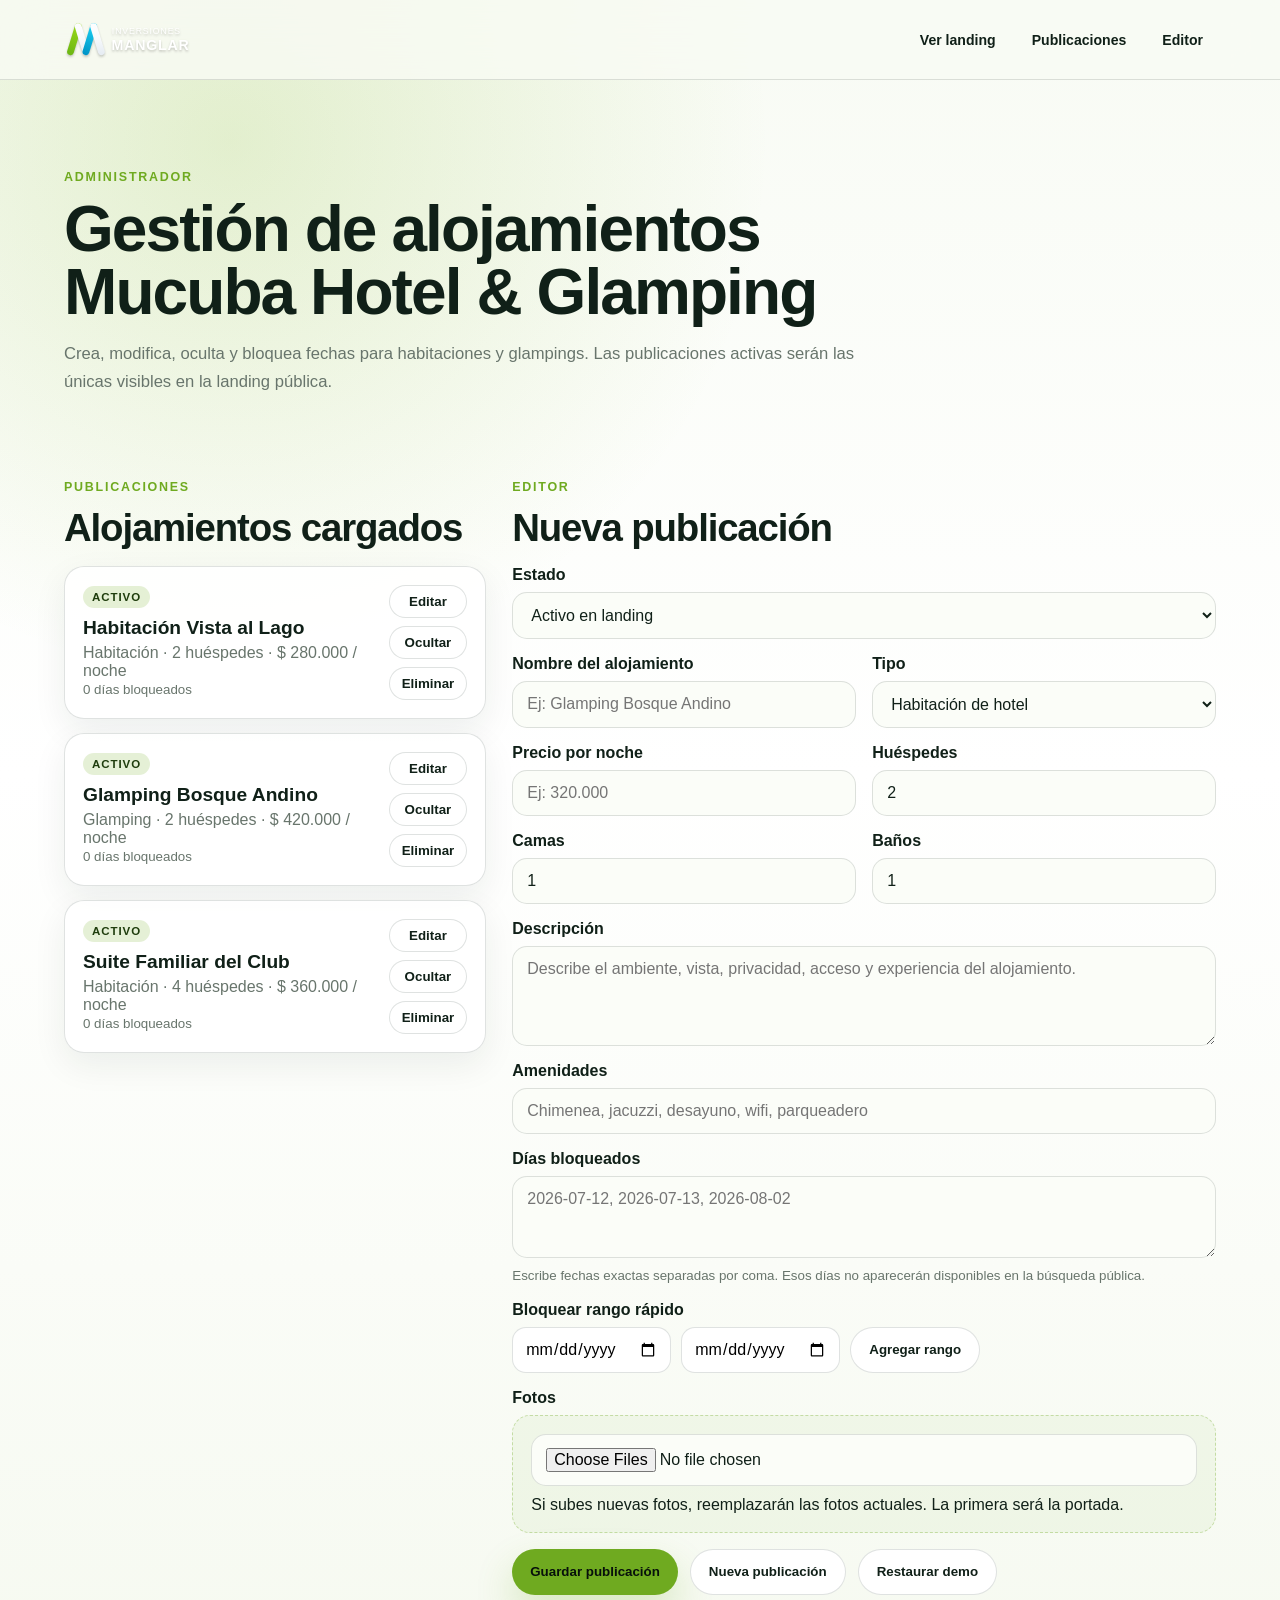
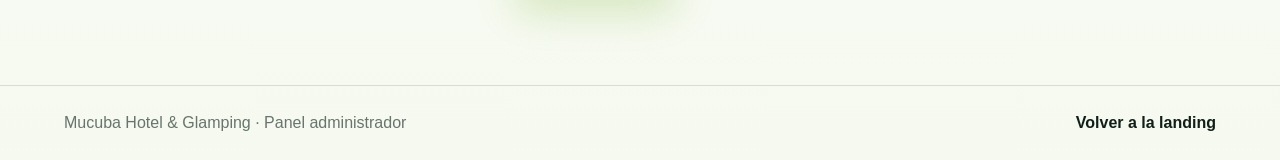
==== commit 58e07a13: "Actualiza landing de Mucuba con video y acceso admin" ====
--- a/club-admin.html
+++ b/club-admin.html
@@ -3,16 +3,16 @@
   <head>
     <meta charset="utf-8">
     <meta name="viewport" content="width=device-width, initial-scale=1">
-    <title>Administración Mucuba Club</title>
+    <title>Administración Mucuba Hotel & Glamping</title>
     <meta name="robots" content="noindex">
     <link rel="stylesheet" href="styles.css">
   </head>
   <body class="mucuba-club-page mucuba-admin-page" data-hide-whatsapp-widget="true">
     <header class="club-header">
-      <a class="club-brand" href="club.html" aria-label="Mucuba Club">
+      <a class="club-brand" href="club.html" aria-label="Mucuba Hotel & Glamping">
         <img src="assets/manglar-logo.svg" alt="Inversiones Manglar">
       </a>
-      <nav class="club-nav" aria-label="Administración Mucuba Club">
+      <nav class="club-nav" aria-label="Administración Mucuba Hotel & Glamping">
         <a href="club.html">Ver landing</a>
         <a href="#publicaciones">Publicaciones</a>
         <a href="#editor">Editor</a>
@@ -23,7 +23,7 @@
       <section class="club-section admin-hero">
         <div class="club-section-head">
           <p class="club-eyebrow">Administrador</p>
-          <h1>Gestión de alojamientos Mucuba Club</h1>
+          <h1>Gestión de alojamientos Mucuba Hotel & Glamping</h1>
           <p>Crea, modifica, oculta y bloquea fechas para habitaciones y glampings. Las publicaciones activas serán las únicas visibles en la landing pública.</p>
         </div>
       </section>
@@ -117,7 +117,7 @@
     </main>
 
     <footer class="club-footer">
-      <span>Mucuba Club · Panel administrador</span>
+      <span>Mucuba Hotel & Glamping · Panel administrador</span>
       <a href="club.html">Volver a la landing</a>
     </footer>
 
--- a/styles.css
+++ b/styles.css
@@ -15,7 +15,7 @@
 }
 
 /* ─────────────────────────────────────────────
-   Mucuba Club
+   Mucuba Hotel & Glamping
    ───────────────────────────────────────────── */
 .mucuba-club-page {
   --club-ink: #102018;
@@ -148,7 +148,8 @@
   border: 1px solid var(--club-line);
 }
 
-.club-hero-panel {
+.club-hero-panel,
+.club-video-card {
   min-height: 360px;
   padding: clamp(28px, 4vw, 44px);
   border-radius: 30px;
@@ -157,6 +158,57 @@
     radial-gradient(circle at 74% 22%, rgba(124, 181, 24, 0.35), transparent 36%),
     linear-gradient(145deg, #102918 0%, #193b24 48%, #0b170f 100%);
   box-shadow: 0 28px 80px rgba(16, 41, 24, 0.22);
+}
+
+.club-video-card {
+  position: relative;
+  min-height: clamp(360px, 42vw, 620px);
+  padding: 0;
+  overflow: hidden;
+  background:
+    radial-gradient(circle at 74% 22%, rgba(124, 181, 24, 0.35), transparent 36%),
+    linear-gradient(145deg, #102918 0%, #193b24 48%, #0b170f 100%);
+}
+
+.club-hero-video {
+  position: absolute;
+  inset: 0;
+  width: 100%;
+  height: 100%;
+  object-fit: cover;
+  z-index: 2;
+}
+
+.club-video-fallback {
+  position: absolute;
+  inset: 0;
+  z-index: 3;
+  display: flex;
+  flex-direction: column;
+  justify-content: flex-end;
+  gap: 10px;
+  padding: clamp(26px, 4vw, 42px);
+  color: #ffffff;
+  background: linear-gradient(180deg, transparent 0%, rgba(6, 20, 11, 0.82) 100%);
+  pointer-events: none;
+}
+
+.club-video-fallback span {
+  color: rgba(255, 255, 255, 0.68);
+  font-size: 0.76rem;
+  font-weight: 900;
+  letter-spacing: 0.14em;
+  text-transform: uppercase;
+}
+
+.club-video-fallback strong {
+  font-size: clamp(2rem, 4vw, 3.8rem);
+  line-height: 0.95;
+}
+
+.club-video-fallback small {
+  color: rgba(255, 255, 255, 0.58);
+  font-weight: 800;
 }
 
 .club-hero-panel span,
@@ -584,6 +636,16 @@
   display: flex;
   gap: 14px;
   flex-wrap: wrap;
+}
+
+.club-admin-access {
+  opacity: 0.38;
+  font-size: 0.78rem;
+  font-weight: 800 !important;
+}
+
+.club-admin-access:hover {
+  opacity: 1;
 }
 
 .admin-hero {
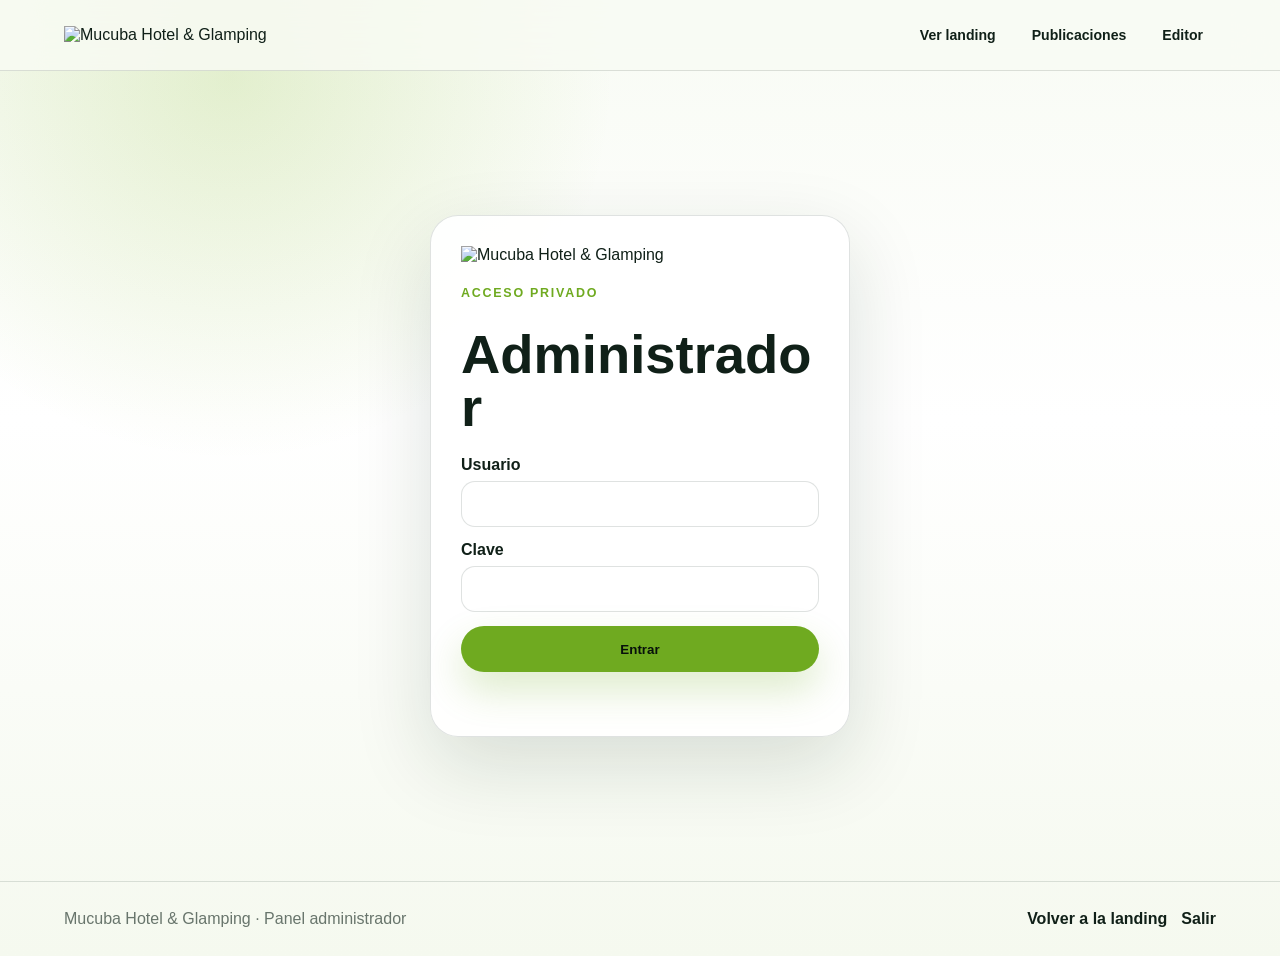
==== commit 0f4053b1: "Mejora Mucuba con logo video y acceso admin" ====
--- a/club-admin.html
+++ b/club-admin.html
@@ -10,7 +10,7 @@
   <body class="mucuba-club-page mucuba-admin-page" data-hide-whatsapp-widget="true">
     <header class="club-header">
       <a class="club-brand" href="club.html" aria-label="Mucuba Hotel & Glamping">
-        <img src="assets/manglar-logo.svg" alt="Inversiones Manglar">
+        <img src="assets/mucuba-logo.svg" alt="Mucuba Hotel & Glamping">
       </a>
       <nav class="club-nav" aria-label="Administración Mucuba Hotel & Glamping">
         <a href="club.html">Ver landing</a>
@@ -19,12 +19,42 @@
       </nav>
     </header>
 
-    <main>
+    <section class="admin-login" data-admin-login>
+      <form class="admin-login-card" data-login-form>
+        <img src="assets/mucuba-logo.svg" alt="Mucuba Hotel & Glamping">
+        <p class="club-eyebrow">Acceso privado</p>
+        <h1>Administrador</h1>
+        <label>Usuario
+          <input name="username" type="text" autocomplete="username" required>
+        </label>
+        <label>Clave
+          <input name="password" type="password" autocomplete="current-password" required>
+        </label>
+        <button class="club-button club-button-primary" type="submit">Entrar</button>
+        <p class="admin-login-error" data-login-error></p>
+      </form>
+    </section>
+
+    <main data-admin-content hidden>
       <section class="club-section admin-hero">
         <div class="club-section-head">
           <p class="club-eyebrow">Administrador</p>
           <h1>Gestión de alojamientos Mucuba Hotel & Glamping</h1>
           <p>Crea, modifica, oculta y bloquea fechas para habitaciones y glampings. Las publicaciones activas serán las únicas visibles en la landing pública.</p>
+        </div>
+      </section>
+
+      <section class="club-section admin-video-panel">
+        <div class="club-section-head compact">
+          <p class="club-eyebrow">Video landing</p>
+          <h2>Video principal del hotel</h2>
+          <p>Sube un video horizontal para el primer pantallazo. Se reproducirá en silencio, en bucle y con el texto encima.</p>
+        </div>
+        <div class="admin-video-tools">
+          <input type="file" accept="video/mp4,video/webm,video/quicktime" data-hero-video-input>
+          <button class="club-button club-button-primary" type="button" data-save-hero-video>Guardar video</button>
+          <button class="club-button club-button-secondary" type="button" data-remove-hero-video>Quitar video</button>
+          <small data-video-status>Sin video cargado desde el administrador.</small>
         </div>
       </section>
 
@@ -118,7 +148,10 @@
 
     <footer class="club-footer">
       <span>Mucuba Hotel & Glamping · Panel administrador</span>
-      <a href="club.html">Volver a la landing</a>
+      <div>
+        <a href="club.html">Volver a la landing</a>
+        <a href="#" data-logout>Salir</a>
+      </div>
     </footer>
 
     <script src="club-admin.js"></script>
--- a/styles.css
+++ b/styles.css
@@ -46,7 +46,8 @@
 }
 
 .club-brand img {
-  width: 142px;
+  width: 220px;
+  max-width: 46vw;
   display: block;
 }
 
@@ -71,11 +72,13 @@
 }
 
 .club-hero {
-  display: grid;
-  grid-template-columns: minmax(0, 1.08fr) minmax(300px, 0.72fr);
-  gap: clamp(28px, 5vw, 72px);
+  position: relative;
+  min-height: 100svh;
+  display: flex;
   align-items: center;
-  padding: clamp(70px, 9vw, 130px) clamp(20px, 5vw, 72px);
+  justify-content: center;
+  padding: clamp(96px, 12vw, 150px) clamp(20px, 5vw, 72px);
+  overflow: hidden;
 }
 
 .club-eyebrow {
@@ -97,6 +100,11 @@
 }
 
 .club-hero h1 {
+  color: #ffffff;
+  text-shadow: 0 18px 52px rgba(0, 0, 0, 0.28);
+}
+
+.club-hero h1 {
   max-width: 900px;
   font-size: clamp(3rem, 7vw, 6.8rem);
   line-height: 0.92;
@@ -105,9 +113,29 @@
 .club-hero-copy > p:not(.club-eyebrow) {
   max-width: 720px;
   margin: 26px 0 0;
-  color: var(--club-muted);
+  color: rgba(255, 255, 255, 0.82);
   font-size: clamp(1.02rem, 1.6vw, 1.28rem);
   line-height: 1.7;
+}
+
+.club-hero-copy {
+  position: relative;
+  z-index: 4;
+  display: flex;
+  flex-direction: column;
+  align-items: center;
+  max-width: 980px;
+  text-align: center;
+}
+
+.club-hero-logo {
+  width: min(680px, 88vw);
+  margin-bottom: 26px;
+  filter: drop-shadow(0 18px 36px rgba(0, 0, 0, 0.36));
+}
+
+.club-hero .club-eyebrow {
+  color: rgba(255, 255, 255, 0.78);
 }
 
 .club-hero-actions {
@@ -161,13 +189,27 @@
 }
 
 .club-video-card {
-  position: relative;
-  min-height: clamp(360px, 42vw, 620px);
+  position: absolute;
+  inset: 0;
+  min-height: 100%;
   padding: 0;
   overflow: hidden;
+  border-radius: 0;
+  box-shadow: none;
   background:
     radial-gradient(circle at 74% 22%, rgba(124, 181, 24, 0.35), transparent 36%),
     linear-gradient(145deg, #102918 0%, #193b24 48%, #0b170f 100%);
+}
+
+.club-video-card::after {
+  content: "";
+  position: absolute;
+  inset: 0;
+  z-index: 3;
+  background:
+    linear-gradient(180deg, rgba(4, 12, 8, 0.32) 0%, rgba(4, 12, 8, 0.48) 46%, rgba(4, 12, 8, 0.8) 100%),
+    radial-gradient(circle at center, transparent 0%, rgba(0, 0, 0, 0.24) 72%);
+  pointer-events: none;
 }
 
 .club-hero-video {
@@ -250,9 +292,9 @@
 
 .club-search-section {
   padding: 0 clamp(20px, 5vw, 72px) clamp(36px, 5vw, 60px);
-  margin-top: -36px;
+  margin-top: -58px;
   position: relative;
-  z-index: 3;
+  z-index: 6;
 }
 
 .club-search {
@@ -648,6 +690,82 @@
   opacity: 1;
 }
 
+.admin-login {
+  min-height: calc(100svh - 90px);
+  display: grid;
+  place-items: center;
+  padding: 48px 20px;
+}
+
+.admin-login-card {
+  width: min(420px, 100%);
+  display: grid;
+  gap: 14px;
+  padding: 30px;
+  border: 1px solid var(--club-line);
+  border-radius: 28px;
+  background: rgba(255, 255, 255, 0.9);
+  box-shadow: 0 28px 80px rgba(16, 41, 24, 0.14);
+}
+
+.admin-login-card img {
+  width: 240px;
+  max-width: 100%;
+  margin-bottom: 8px;
+}
+
+.admin-login-card h1 {
+  margin: 0 0 8px;
+  font-size: clamp(2.2rem, 5vw, 3.4rem);
+  line-height: 0.98;
+}
+
+.admin-login-card label {
+  display: grid;
+  gap: 7px;
+  font-weight: 900;
+}
+
+.admin-login-card input {
+  min-height: 46px;
+  border: 1px solid var(--club-line);
+  border-radius: 14px;
+  padding: 0 13px;
+  font: inherit;
+}
+
+.admin-login-error {
+  min-height: 20px;
+  margin: 0;
+  color: #b3261e;
+  font-weight: 800;
+}
+
+.admin-video-panel {
+  padding-top: 22px;
+  padding-bottom: 22px;
+}
+
+.admin-video-tools {
+  display: flex;
+  align-items: center;
+  gap: 12px;
+  flex-wrap: wrap;
+  padding: 18px;
+  border: 1px solid var(--club-line);
+  border-radius: 22px;
+  background: rgba(255, 255, 255, 0.86);
+}
+
+.admin-video-tools input {
+  max-width: 320px;
+}
+
+.admin-video-tools small {
+  color: var(--club-muted);
+  font-weight: 800;
+}
+
 .admin-hero {
   padding-bottom: 30px;
 }
@@ -821,7 +939,8 @@
   }
 
   .club-hero {
-    padding-top: 48px;
+    min-height: 92svh;
+    padding-top: 88px;
   }
 
   .club-grid,
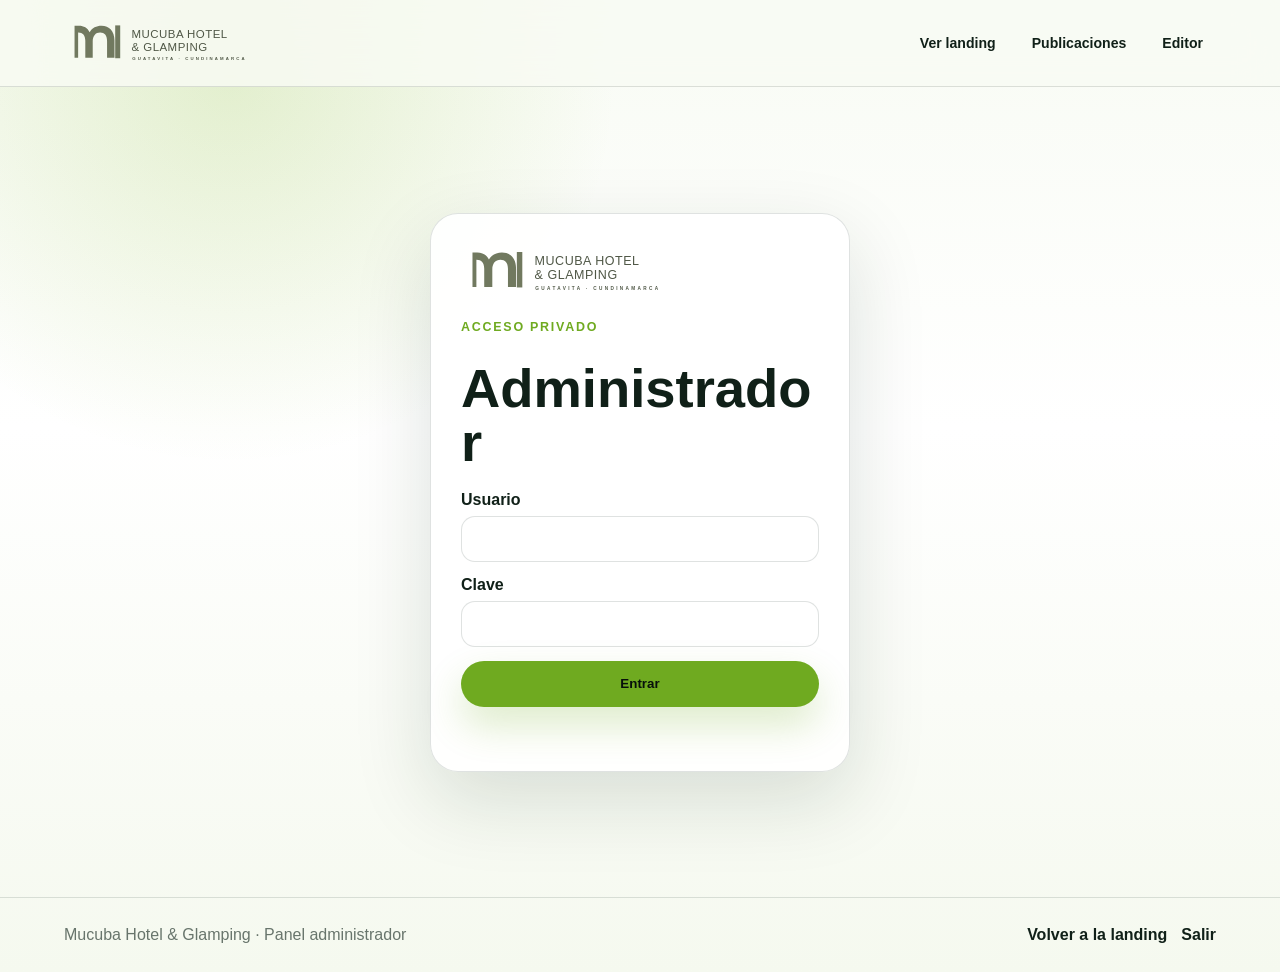
==== commit 700c9c22: "Bloquea navegacion admin sin login" ====
--- a/club-admin.html
+++ b/club-admin.html
@@ -12,7 +12,7 @@
       <a class="club-brand" href="club.html" aria-label="Mucuba Hotel & Glamping">
         <img src="assets/mucuba-logo.svg" alt="Mucuba Hotel & Glamping">
       </a>
-      <nav class="club-nav" aria-label="Administración Mucuba Hotel & Glamping">
+      <nav class="club-nav" aria-label="Administración Mucuba Hotel & Glamping" data-admin-nav hidden>
         <a href="club.html">Ver landing</a>
         <a href="#publicaciones">Publicaciones</a>
         <a href="#editor">Editor</a>
@@ -146,7 +146,7 @@
       </section>
     </main>
 
-    <footer class="club-footer">
+    <footer class="club-footer" data-admin-footer hidden>
       <span>Mucuba Hotel & Glamping · Panel administrador</span>
       <div>
         <a href="club.html">Volver a la landing</a>
--- a/styles.css
+++ b/styles.css
@@ -128,10 +128,33 @@
   text-align: center;
 }
 
+.club-hero-logo-card {
+  width: min(720px, 90vw);
+  box-sizing: border-box;
+  display: grid;
+  justify-items: center;
+  gap: 8px;
+  margin-bottom: 28px;
+  padding: clamp(14px, 2.8vw, 24px) clamp(18px, 4vw, 36px);
+  border: 1px solid rgba(255, 255, 255, 0.62);
+  border-radius: 22px;
+  background: rgba(255, 255, 255, 0.84);
+  box-shadow: 0 28px 80px rgba(0, 0, 0, 0.22);
+  backdrop-filter: blur(18px);
+}
+
 .club-hero-logo {
-  width: min(680px, 88vw);
-  margin-bottom: 26px;
-  filter: drop-shadow(0 18px 36px rgba(0, 0, 0, 0.36));
+  width: 100%;
+  max-width: 650px;
+  display: block;
+}
+
+.club-hero-logo-card span {
+  color: #4f5746;
+  font-size: 0.74rem;
+  font-weight: 900;
+  letter-spacing: 0.12em;
+  text-transform: uppercase;
 }
 
 .club-hero .club-eyebrow {
